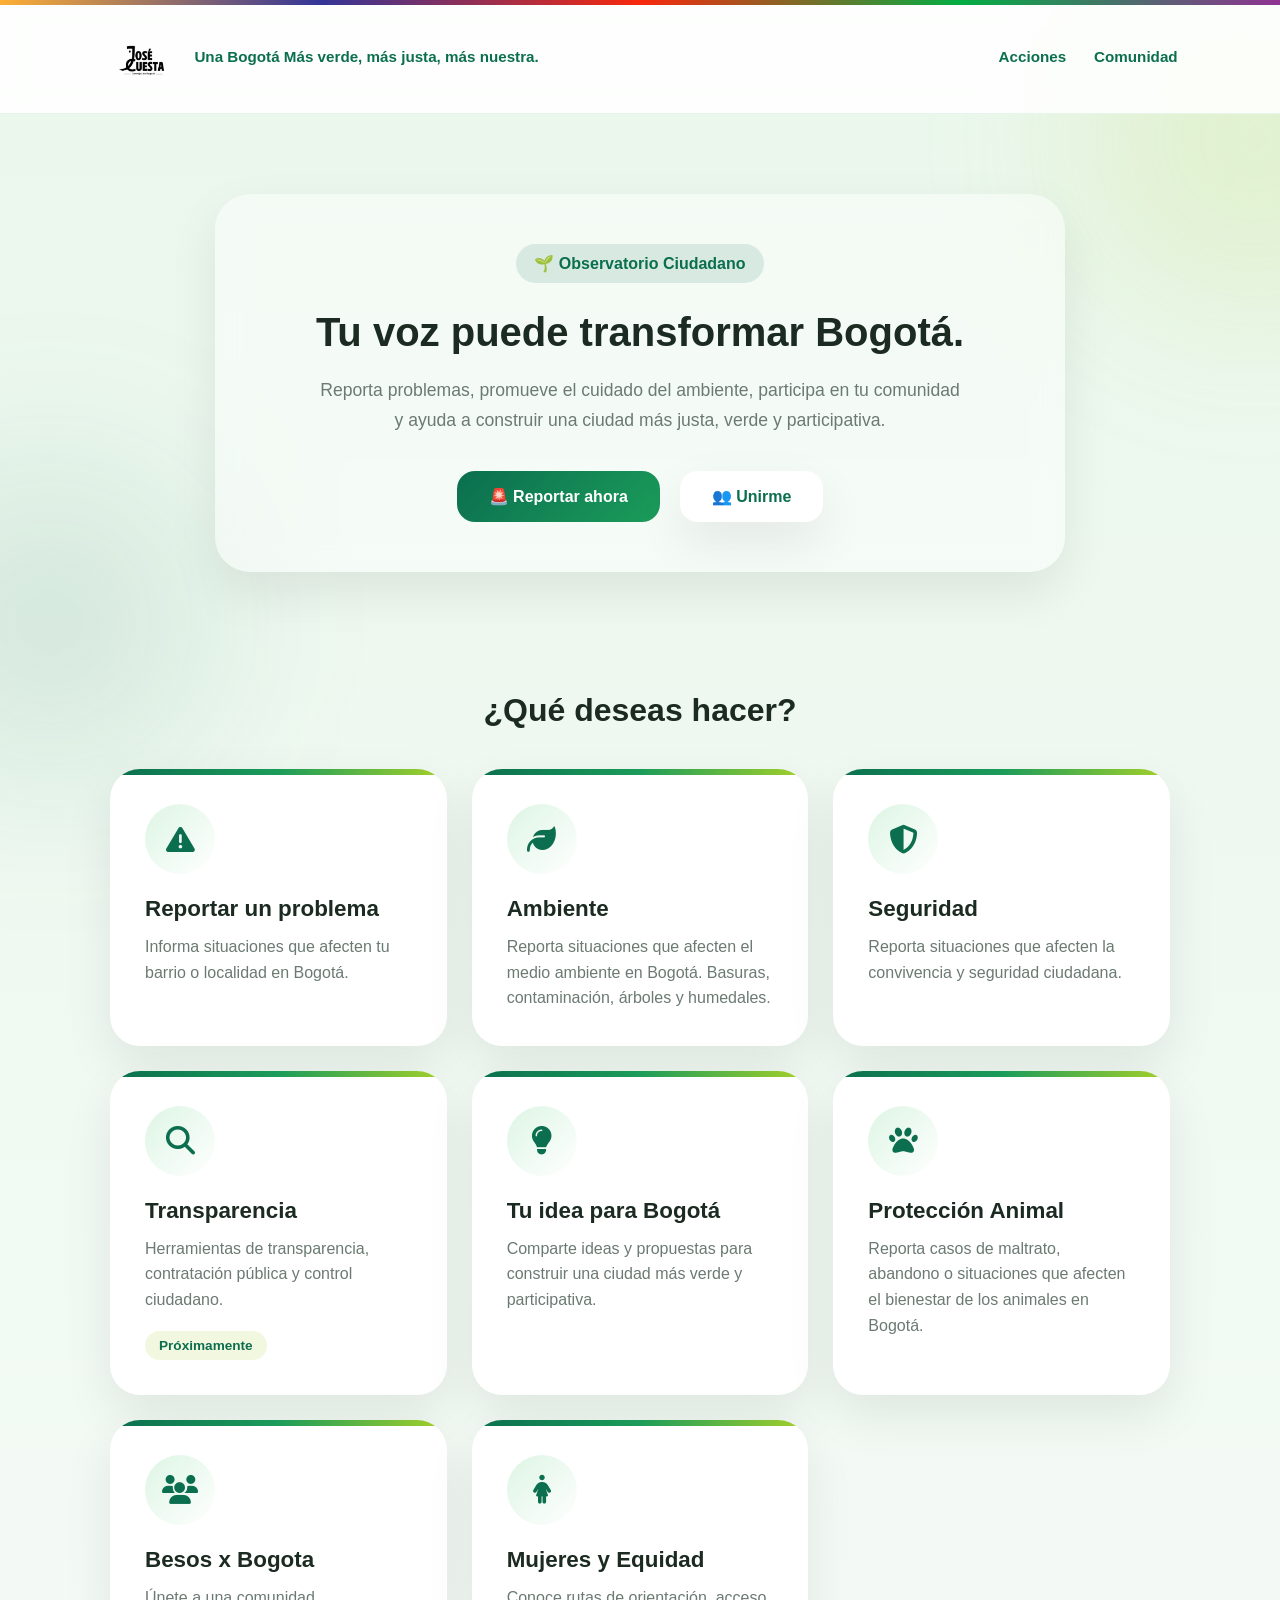
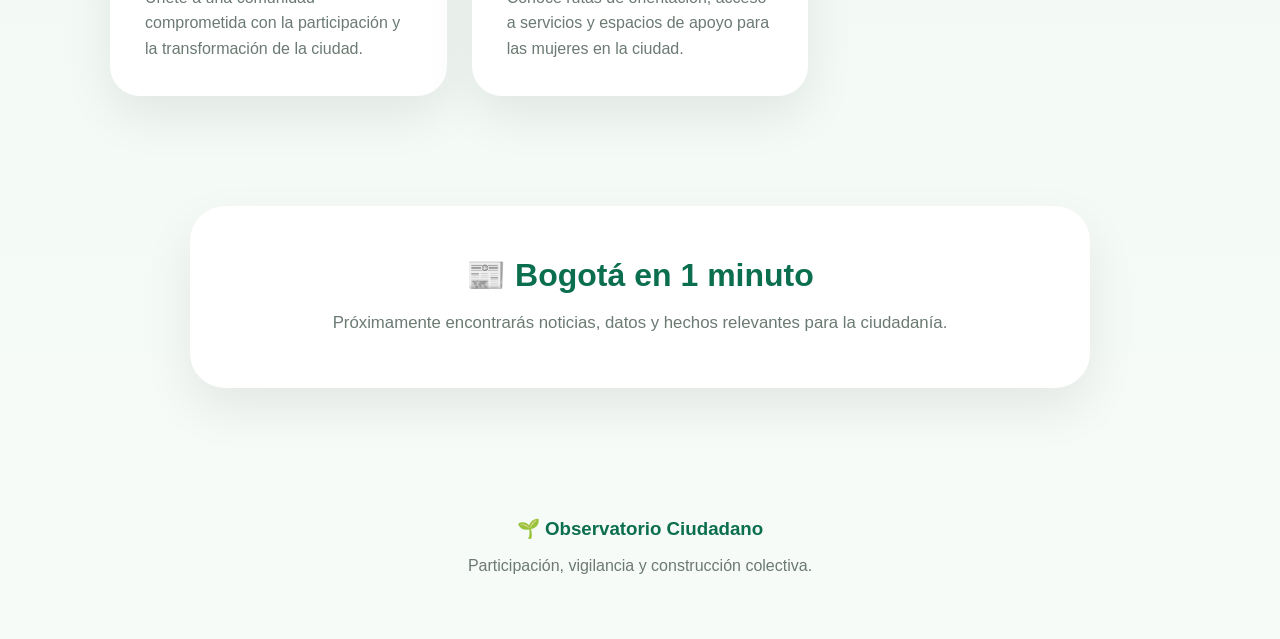
==== index.html @ 1262169f "Update index.html" ====
<!DOCTYPE html>
<html lang="es">

<head>

  <meta charset="UTF-8">

  <meta name="viewport" content="width=device-width, initial-scale=1.0">

  <title>

    Observatorio Ciudadano

  </title>

  <link rel="stylesheet" href="css/style.css">

  <link rel="stylesheet" href="https://cdnjs.cloudflare.com/ajax/libs/font-awesome/6.7.2/css/all.min.css" />

</head>

<body>

  <header class="topbar">

    <div class="logo">

      <div class="logo-icon">
        <img src="img/logo-removebg-preview.png" alt="" srcset="">
      </div>

      <span class="subtitle">

        Una Bogotá Más verde, más justa, más nuestra.

      </span>

    </div>


    <nav>

      <a href="#acciones">Acciones</a>

      <a href="#comunidad">Comunidad</a>

    </nav>

  </header>
  <!-- HERO -->

  <section class="hero">

    <div class="hero-content">

      <span class="hero-badge">

        🌱 Observatorio Ciudadano

      </span>


      <h1>

        Tu voz puede transformar Bogotá.

      </h1>


      <p>

        Reporta problemas, promueve el cuidado del ambiente,
        participa en tu comunidad y ayuda a construir
        una ciudad más justa, verde y participativa.

      </p>


      <div class="hero-buttons">

        <a href="#acciones">

          🚨 Reportar ahora

        </a>


        <a href="#comunidad">

          👥 Unirme

        </a>

      </div>

    </div>

  </section>





  <!-- ACCIONES -->

  <section class="acciones" id="acciones">

    <h2>

      ¿Qué deseas hacer?

    </h2>


    <div class="grid">


      <!-- INFRAESTRUCTURA -->

      <article class="card" data-link="problema">

        <div class="icon">

          <i class="fa-solid fa-triangle-exclamation"></i>

        </div>

        <h3>

          Reportar un problema

        </h3>

        <p>
          Informa situaciones que afecten
          tu barrio o localidad en Bogotá.
        </p>

      </article>




      <!-- AMBIENTE -->

      <article class="card" data-link="ambiente">

        <div class="icon">

          <i class="fa-solid fa-leaf"></i>

        </div>

        <h3>

          Ambiente

        </h3>

        <p>
          Reporta situaciones que afecten el medio ambiente en Bogotá.
          Basuras,
          contaminación,
          árboles y humedales.

        </p>

      </article>







      <!-- SEGURIDAD -->

      <article class="card" data-link="seguridad">

        <div class="icon">

          <i class="fa-solid fa-shield-halved"></i>

        </div>

        <h3>

          Seguridad

        </h3>

        <p>

          Reporta situaciones
          que afecten la convivencia
          y seguridad ciudadana.

        </p>

      </article>








      <!-- VIGILANCIA -->

      <article class="card" data-link="secop">

        <div class="icon">

          <i class="fa-solid fa-magnifying-glass"></i>

        </div>

        <h3>

          Transparencia

        </h3>

        <p>

          Herramientas de transparencia,
          contratación pública y
          control ciudadano.

        </p>

        <span class="coming-soon">

          Próximamente

        </span>

      </article>








      <!-- PROPUESTAS -->

      <article class="card" data-link="propuestas">

        <div class="icon">

          <i class="fa-solid fa-lightbulb"></i>

        </div>

        <h3>

          Tu idea para Bogotá

        </h3>

        <p>

          Comparte ideas y propuestas
          para construir una ciudad
          más verde y participativa.

        </p>
        
      </article>



      <!-- PROTECCIÓN ANIMAL -->

      <article class="card" data-link="animales">

        <div class="icon">

          <i class="fa-solid fa-paw"></i>

        </div>

        <h3>

          Protección Animal

        </h3>

        <p>

          Reporta casos de maltrato,
          abandono o situaciones que
          afecten el bienestar de los
          animales en Bogotá.

        </p>

      </article>




      <!-- COMUNIDAD -->

      <article class="card" id="comunidad" data-link="comunidad">

        <div class="icon">

          <i class="fa-solid fa-users"></i>

        </div>

        <h3>

          Besos x Bogota 

        </h3>

        <p>

          Únete a una comunidad
          comprometida con la participación
          y la transformación de la ciudad.

        </p>

      </article>

      <!-- MUJERES -->

      <article class="card" data-link="mujeres">

        <div class="icon">

          <i class="fa-solid fa-person-dress"></i>

        </div>

        <h3>

          Mujeres y Equidad

        </h3>

        <p>

          Conoce rutas de orientación,
          acceso a servicios y espacios
          de apoyo para las mujeres
          en la ciudad.

        </p>
        


      </article>

    </div>

  </section>







  <!-- FUTURA SECCIÓN -->

  <section class="future-section">

    <h2>

      📰 Bogotá en 1 minuto

    </h2>

    <p>

      Próximamente encontrarás noticias,
      datos y hechos relevantes para la ciudadanía.

    </p>

  </section>








  <!-- FOOTER -->

  <footer>

    <h3>

      🌱 Observatorio Ciudadano

    </h3>


    <p>

      Participación,
      vigilancia
      y construcción colectiva.

    </p>

  </footer>



  <script src="js/app.js"></script>

</body>

</html>
---- css/style.css ----
:root {

  --primary:#0B6E4F;
  --secondary:#1B9C5A;
  --accent:#A7D129;

  /* Guiño línea gráfica */

  --blue:#343598;
  --yellow:#FEAE33;

  --light:#DDF5E4;

  --bg:#F4FAF5;

  --card:#ffffff;

  --text:#1C2B22;

  --muted:#6B7A72;

  --shadow:
  0 20px 50px rgba(0,0,0,.08);

}



*{

margin:0;

padding:0;

box-sizing:border-box;

}



html{

scroll-behavior:smooth;

}



body{

font-family:

"Segoe UI",

sans-serif;

background:

linear-gradient(

180deg,

#EAF7EC,

#F7FBF8

);

color:

var(--text);

overflow-x:hidden;

position:relative;

}



/*=====================

BARRA SUPERIOR

======================*/

body::before{

content:"";

position:fixed;

top:0;

left:0;

width:100%;

height:5px;

background:

linear-gradient(

90deg,

#FEAE33,

#343598,

#F8280C,

#03AD43,

#8F3292

);

z-index:9999;

}





/*=====================

HEADER

======================*/



.topbar{

position:sticky;

top:0;

z-index:1000;

display:flex;

justify-content:space-between;

align-items:center;

padding:14px 8%;

background:

rgba(

255,

255,

255,

0.88

);

backdrop-filter:

blur(15px);

border-bottom:

1px solid #e7f4ea;

}



.logo{

display:flex;

align-items:center;

gap:12px;

}



.logo-icon{

display:flex;

align-items:center;

justify-content:center;

width:80px;

}



.logo-icon img{

max-width:80%;

max-height:80%;

height:auto;

}



.subtitle{

font-size:.95rem;

font-weight:700;

color:

var(--primary);

}



nav{

display:flex;

gap:28px;

}



nav a{

text-decoration:none;

color:

var(--primary);

font-weight:700;

font-size:.95rem;

transition:.3s;

position:relative;

}



nav a:hover{

color:

var(--secondary);

}



nav a::after{

content:"";

position:absolute;

bottom:-5px;

left:0;

width:0;

height:2px;

background:

var(--accent);

transition:.3s;

}



nav a:hover::after{

width:100%;

}





/*=====================

HERO

======================*/



.hero{

padding:

80px 25px;

text-align:center;

position:relative;

}



.hero-content{

max-width:850px;

margin:auto;

background:

rgba(

255,

255,

255,

0.45

);

backdrop-filter:

blur(15px);

padding:

50px;

border-radius:

35px;

box-shadow:

var(--shadow);

animation:

fadeUp 1s ease;

}



.hero-badge{

display:inline-block;

background:

rgba(

11,

110,

79,

.12

);

color:

var(--primary);

padding:

10px 18px;

border-radius:

30px;

font-weight:700;

}



.hero h1{

margin-top:25px;

font-size:

2.5rem;

line-height:

1.2;

}



.hero p{

margin-top:20px;

color:

var(--muted);

font-size:

1.1rem;

max-width:650px;

margin-left:auto;

margin-right:auto;

line-height:

1.7;

}



.hero-buttons{

margin-top:35px;

display:flex;

justify-content:center;

gap:20px;

flex-wrap:wrap;

}



.hero-buttons a{

text-decoration:none;

padding:

16px 32px;

border-radius:

18px;

font-weight:700;

transition:.3s;

}



.hero-buttons a:first-child{

background:

linear-gradient(

135deg,

var(--primary),

var(--secondary)

);

color:white;

}



.hero-buttons a:last-child{

background:white;

color:

var(--primary);

box-shadow:

var(--shadow);

}



.hero-buttons a:hover{

transform:

translateY(-6px);

}



/* CIRCULOS DIFUMINADOS */

.hero::before{

content:"";

position:absolute;

top:-150px;

right:-150px;

width:350px;

height:350px;

border-radius:50%;

background:

rgba(

167,

209,

41,

0.15

);

filter:

blur(80px);

z-index:-1;

}



.hero::after{

content:"";

position:absolute;

bottom:-120px;

left:-100px;

width:300px;

height:300px;

border-radius:50%;

background:

rgba(

11,

110,

79,

0.12

);

filter:

blur(90px);

z-index:-1;

}





/*=====================

ACCIONES

======================*/



.acciones{

max-width:1100px;

margin:auto;

padding:

40px 20px;

}



.acciones h2{

text-align:center;

font-size:

2rem;

margin-bottom:

40px;

}



.grid{

display:grid;

grid-template-columns:

repeat(

auto-fit,

minmax(

260px,

1fr

)

);

gap:25px;

}





/*=====================

CARDS

======================*/



.card{

background:

var(--card);

padding:

35px;

border-radius:

30px;

box-shadow:

var(--shadow);

cursor:pointer;

transition:

all .35s ease;

position:relative;

overflow:hidden;

}



.card::before{

content:"";

position:absolute;

top:0;

left:0;

width:100%;

height:6px;

background:

linear-gradient(

90deg,

var(--primary),

var(--secondary),

var(--accent)

);

}



.card:hover{

transform:

translateY(-12px);

box-shadow:

0 30px 60px rgba(

11,

110,

79,

0.18

);

}



.icon{

width:70px;

height:70px;

border-radius:50%;

display:flex;

align-items:center;

justify-content:center;

font-size:1.8rem;

background:

linear-gradient(

135deg,

var(--light),

white

);

color:

var(--primary);

margin-bottom:22px;

transition:.35s ease;

}



.card:hover .icon{

transform:

scale(1.1)

rotate(-8deg);

}



.card h3{

font-size:

1.4rem;

margin-bottom:

12px;

}



.card p{

color:

var(--muted);

line-height:

1.6;

}



.coming-soon{

display:inline-block;

margin-top:18px;

padding:

7px 14px;

border-radius:

30px;

background:

rgba(

167,

209,

41,

0.15

);

color:

var(--primary);

font-size:.85rem;

font-weight:700;

}





/*=====================

BOGOTA EN 1 MINUTO

======================*/



.future-section{

max-width:900px;

margin:

70px auto;

padding:

50px;

text-align:center;

background:white;

border-radius:

35px;

box-shadow:

var(--shadow);

}



.future-section h2{

color:

var(--primary);

font-size:

2rem;

margin-bottom:

15px;

}



.future-section p{

color:

var(--muted);

font-size:

1.05rem;

line-height:

1.7;

}





/*=====================

FOOTER

======================*/



footer{

margin-top:

70px;

padding:

60px 20px;

text-align:center;

}



footer h3{

color:

var(--primary);

margin-bottom:

12px;

}



footer p{

color:

var(--muted);

line-height:

1.7;

}





/*=====================

ANIMACIONES

======================*/



@keyframes fadeUp{

from{

opacity:0;

transform:

translateY(40px);

}



to{

opacity:1;

transform:

translateY(0);

}

}





/*=====================

RESPONSIVE

======================*/



@media(max-width:768px){



.topbar{

flex-direction:column;

gap:12px;

padding:

15px 20px;

}



.subtitle{

font-size:

.85rem;

text-align:center;

}



nav{

gap:18px;

flex-wrap:wrap;

justify-content:center;

}



.hero-content{

padding:

35px 25px;

}



.hero h1{

font-size:

1.9rem;

}



.hero p{

font-size:

1rem;

}



.grid{

grid-template-columns:

1fr;

}



.future-section{

padding:

35px 25px;

}



}
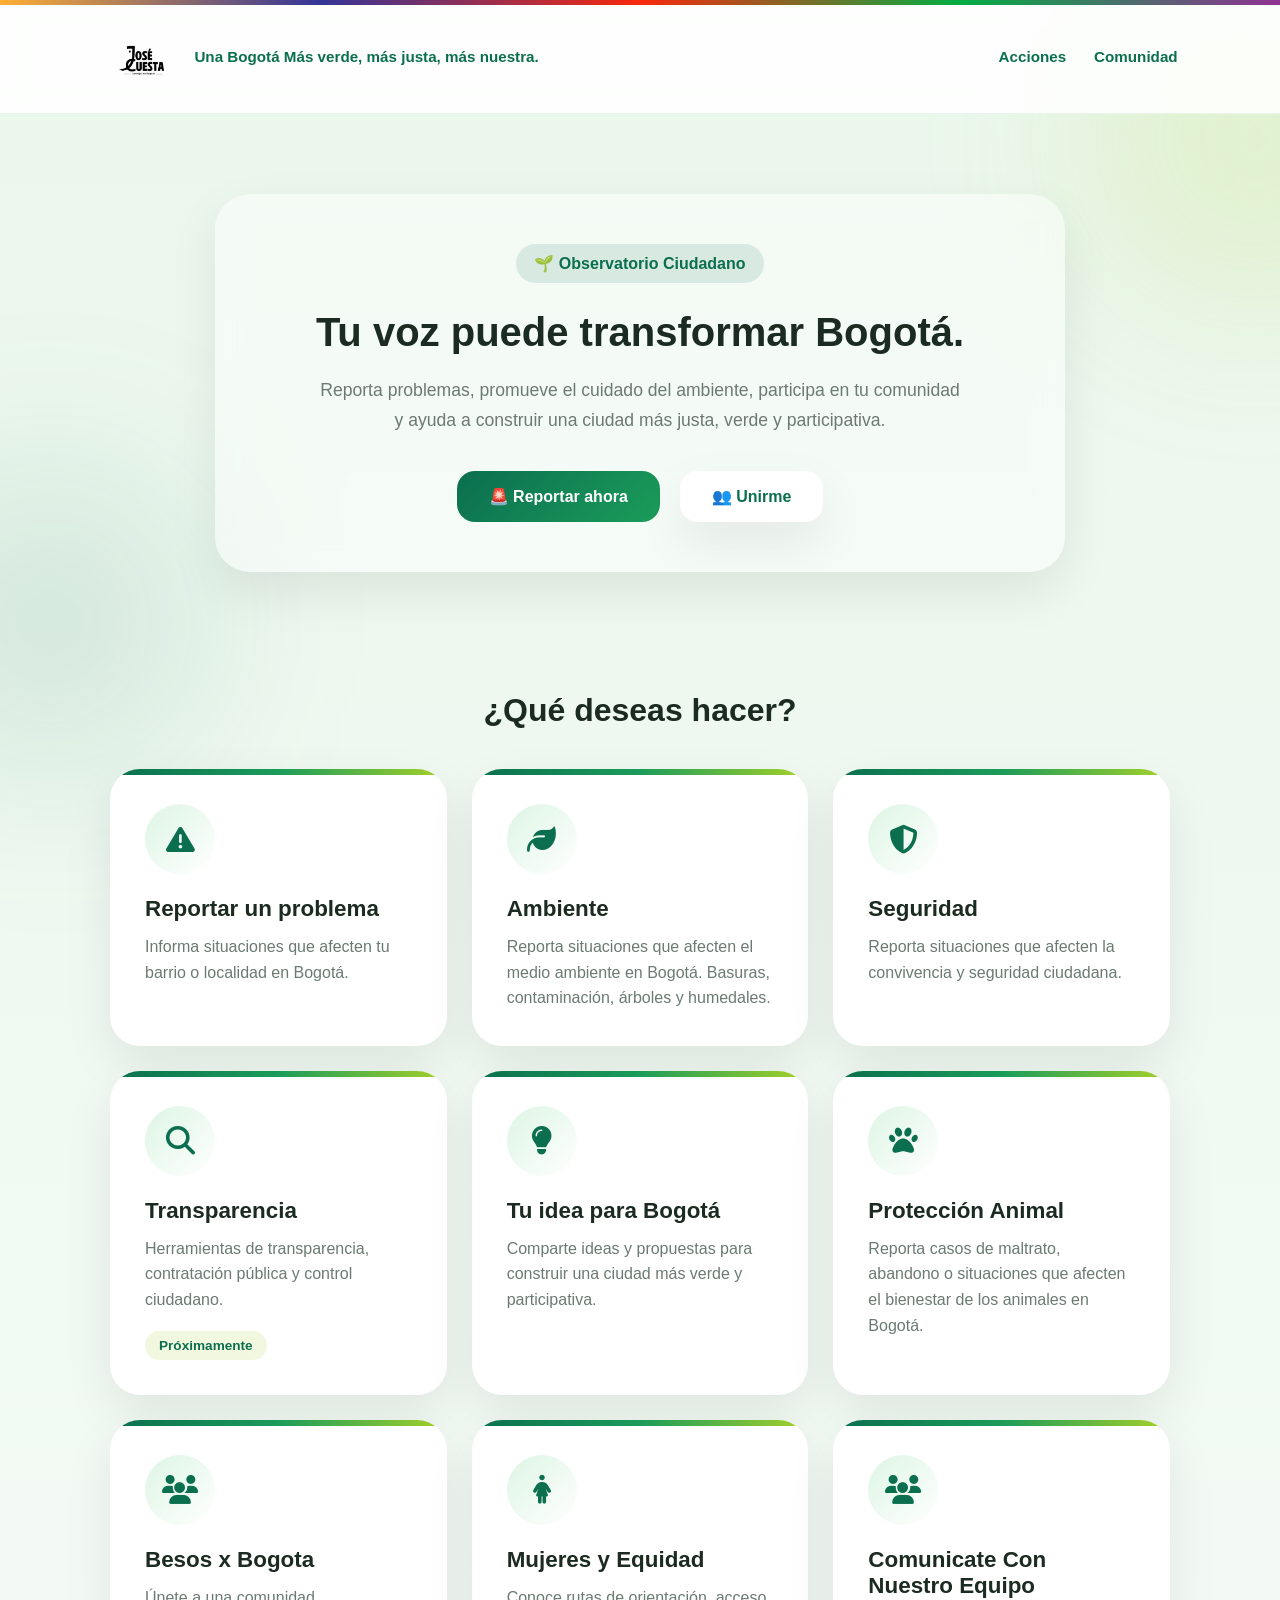
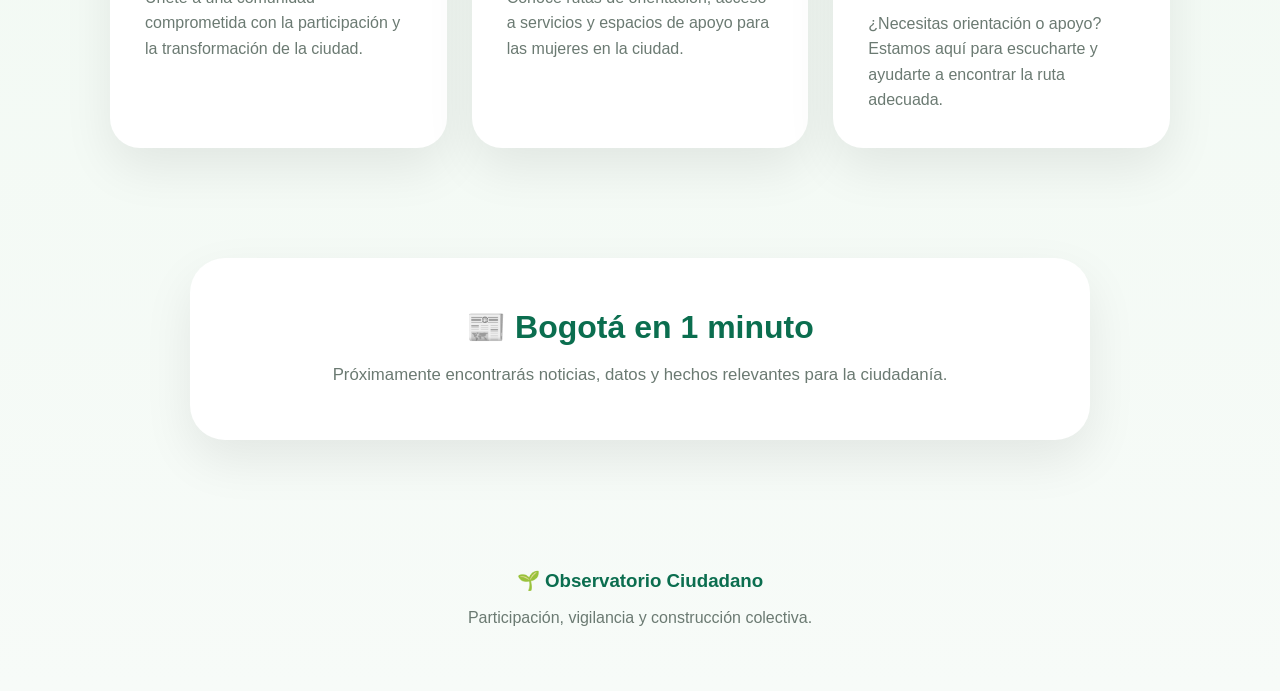
==== commit 5654af91: "v3" ====
--- a/index.html
+++ b/index.html
@@ -358,6 +358,29 @@
 
       </article>
 
+      <article class="card" data-link="OurTeam">
+
+        <div class="icon">
+
+          <i class="fa-solid fa-users"></i>
+
+        </div>
+
+        <h3>
+
+          Comunicate Con Nuestro Equipo
+
+        </h3>
+
+        <p>
+
+        ¿Necesitas orientación o apoyo? Estamos aquí para escucharte y ayudarte a encontrar la ruta adecuada.
+
+        </p>
+        
+
+
+      </article>
     </div>
 
   </section>
--- a/css/style.css
+++ b/css/style.css
@@ -1160,4 +1160,362 @@
 
 
 
+}
+
+.team-modal {
+  position: relative;
+
+  width: 100%;
+  max-width: 520px;
+  max-height: 90vh;
+
+  overflow-y: auto;
+
+  /* Ocultar scrollbar sin desactivar el scroll */
+  scrollbar-width: none;
+  -ms-overflow-style: none;
+
+  padding: 32px;
+
+  background: #ffffff;
+
+  border-radius: 24px;
+
+  box-shadow:
+    0 25px 70px rgba(0, 0, 0, 0.25);
+
+  animation: teamModalIn 0.25s ease;
+}
+
+
+/* Chrome / Edge / Safari */
+
+.team-modal::-webkit-scrollbar {
+  width: 0;
+  height: 0;
+  display: none;
+}
+/* =========================
+   MODAL EQUIPO
+========================= */
+
+.team-modal-overlay {
+  position: fixed;
+  inset: 0;
+  z-index: 9999;
+
+  display: flex;
+  align-items: center;
+  justify-content: center;
+
+  padding: 24px;
+
+  background: rgba(0, 0, 0, 0.55);
+
+  backdrop-filter: blur(8px);
+  -webkit-backdrop-filter: blur(8px);
+}
+
+
+/* =========================
+   CONTENEDOR
+========================= */
+
+.team-modal {
+  position: relative;
+
+  width: 100%;
+  max-width: 520px;
+  max-height: 90vh;
+
+  overflow-y: auto;
+
+  padding: 32px;
+
+  background: #ffffff;
+
+  border-radius: 24px;
+
+  box-shadow:
+    0 25px 70px rgba(0, 0, 0, 0.25);
+
+  animation: teamModalIn 0.25s ease;
+}
+
+
+/* =========================
+   ANIMACIÓN
+========================= */
+
+@keyframes teamModalIn {
+
+  from {
+    opacity: 0;
+    transform: translateY(15px) scale(0.98);
+  }
+
+  to {
+    opacity: 1;
+    transform: translateY(0) scale(1);
+  }
+
+}
+
+
+/* =========================
+   BOTÓN CERRAR
+========================= */
+
+.team-modal-close {
+  position: absolute;
+
+  top: 18px;
+  right: 18px;
+
+  width: 38px;
+  height: 38px;
+
+  display: flex;
+  align-items: center;
+  justify-content: center;
+
+  border: none;
+  border-radius: 50%;
+
+  background: #f3f3f3;
+
+  color: #333;
+
+  font-size: 24px;
+
+  cursor: pointer;
+
+  transition: 0.2s ease;
+}
+
+
+.team-modal-close:hover {
+  transform: scale(1.05);
+  background: #e8e8e8;
+}
+
+
+/* =========================
+   HEADER
+========================= */
+
+.team-modal-header {
+  padding-right: 40px;
+
+  margin-bottom: 26px;
+}
+
+
+.team-modal-icon {
+  width: 52px;
+  height: 52px;
+
+  display: flex;
+  align-items: center;
+  justify-content: center;
+
+  margin-bottom: 18px;
+
+  border-radius: 14px;
+
+  background: #f3f4f6;
+
+  font-size: 22px;
+}
+
+
+.team-modal-header h2 {
+  margin: 0 0 8px;
+
+  font-size: 24px;
+  line-height: 1.2;
+}
+
+
+.team-modal-header p {
+  margin: 0;
+
+  color: #666;
+
+  font-size: 14px;
+  line-height: 1.5;
+}
+
+
+/* =========================
+   LISTA DEL EQUIPO
+========================= */
+
+.team-list {
+  display: flex;
+
+  flex-direction: column;
+
+  gap: 12px;
+}
+
+
+/* =========================
+   PERSONA
+========================= */
+
+.team-person {
+  display: flex;
+  align-items: center;
+
+  gap: 14px;
+
+  padding: 16px;
+
+  border: 1px solid #e8e8e8;
+
+  border-radius: 16px;
+
+  text-decoration: none;
+
+  color: inherit;
+
+  transition:
+    transform 0.2s ease,
+    border-color 0.2s ease,
+    box-shadow 0.2s ease;
+}
+
+
+.team-person:hover {
+  transform: translateY(-2px);
+
+  border-color: #d5d5d5;
+
+  box-shadow:
+    0 8px 25px rgba(0, 0, 0, 0.07);
+}
+
+
+/* =========================
+   ICONO PERSONA
+========================= */
+
+.team-person-icon {
+  flex-shrink: 0;
+
+  width: 44px;
+  height: 44px;
+
+  display: flex;
+  align-items: center;
+  justify-content: center;
+
+  border-radius: 12px;
+
+  background: #f5f5f5;
+
+  font-size: 18px;
+}
+
+
+/* =========================
+   INFORMACIÓN
+========================= */
+
+.team-person-info {
+  flex: 1;
+}
+
+
+.team-person-info h3 {
+  margin: 0 0 3px;
+
+  font-size: 15px;
+  line-height: 1.3;
+}
+
+
+.team-person-info span {
+  display: block;
+
+  margin-bottom: 4px;
+
+  font-size: 12px;
+
+  font-weight: 600;
+
+  color: #555;
+}
+
+
+.team-person-info p {
+  margin: 0;
+
+  font-size: 13px;
+
+  line-height: 1.4;
+
+  color: #777;
+}
+
+
+/* =========================
+   FLECHA
+========================= */
+
+.team-person-arrow {
+  flex-shrink: 0;
+
+  color: #777;
+
+  font-size: 14px;
+}
+
+
+/* =========================
+   MOBILE
+========================= */
+
+@media (max-width: 600px) {
+
+  .team-modal-overlay {
+    padding: 16px;
+  }
+
+
+  .team-modal {
+    padding: 24px;
+
+    border-radius: 20px;
+
+    max-height: 92vh;
+  }
+
+
+  .team-modal-header {
+    padding-right: 35px;
+  }
+
+
+  .team-modal-header h2 {
+    font-size: 21px;
+  }
+
+
+  .team-modal-header p {
+    font-size: 13px;
+  }
+
+
+  .team-person {
+    padding: 14px;
+  }
+
+
+  .team-person-icon {
+    width: 40px;
+    height: 40px;
+  }
+
 }
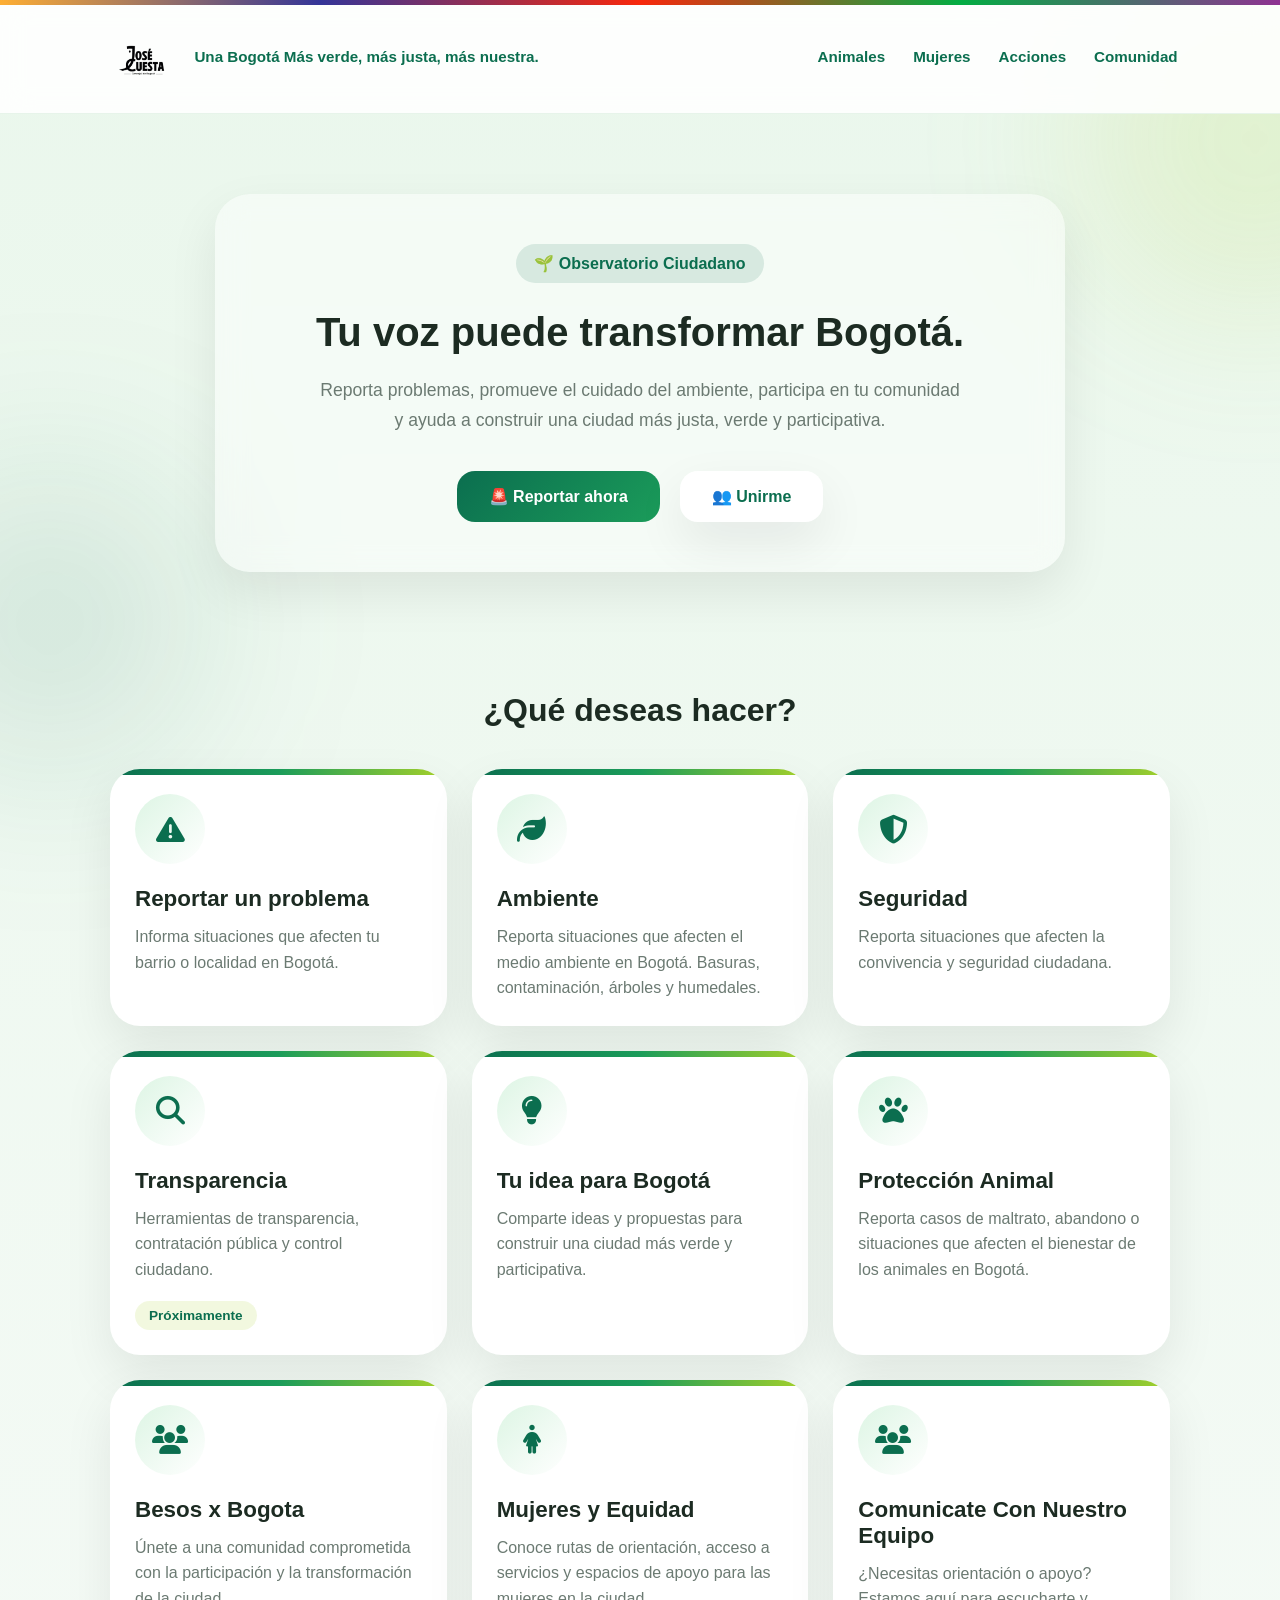
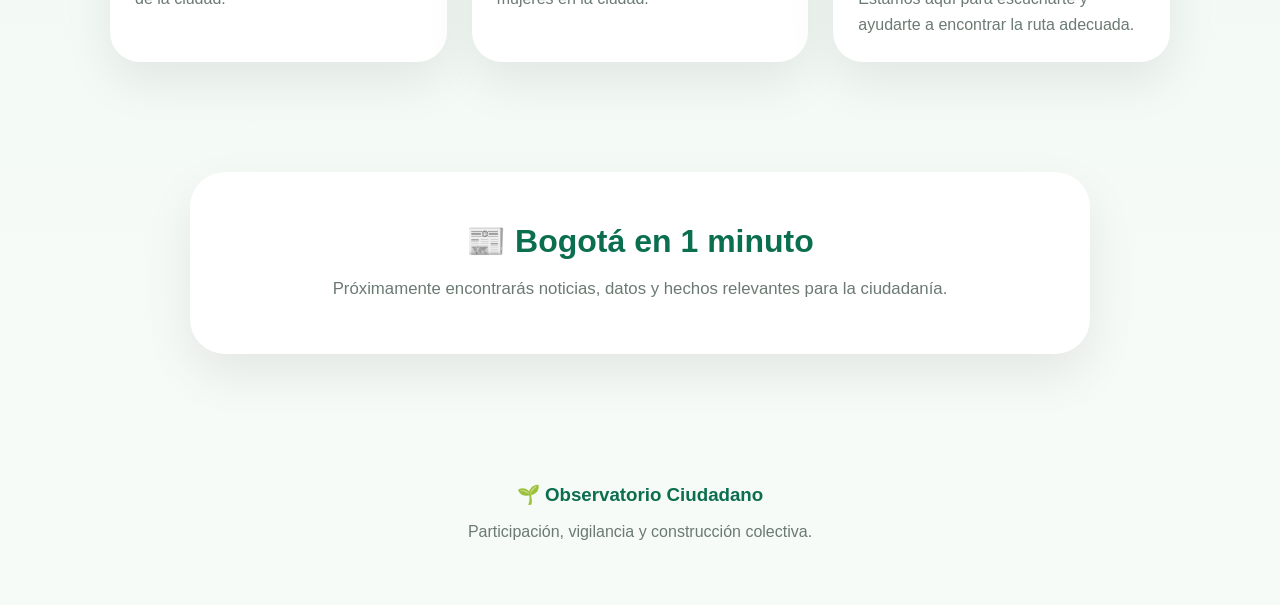
==== commit aa8908ce: "v3" ====
--- a/index.html
+++ b/index.html
@@ -16,7 +16,7 @@
   <link rel="stylesheet" href="css/style.css">
 
   <link rel="stylesheet" href="https://cdnjs.cloudflare.com/ajax/libs/font-awesome/6.7.2/css/all.min.css" />
-
+  <link rel="shortcut icon" href="/img/logo-removebg-preview.png" type="image/x-icon">
 </head>
 
 <body>
@@ -39,6 +39,8 @@
 
 
     <nav>
+      <a href="otra-voz.html">Animales</a>
+      <a href="savewomans.html">Mujeres</a>
 
       <a href="#acciones">Acciones</a>
 
--- a/css/style.css
+++ b/css/style.css
@@ -38,39 +38,208 @@
 
 
 
-html{
-
-scroll-behavior:smooth;
-
-}
-
-
-
-body{
-
-font-family:
-
-"Segoe UI",
-
-sans-serif;
+html {
+  scroll-behavior: smooth;
+  width: 100%;
+  max-width: 100%;
+  overflow-x: hidden;
+}
+
+
+
+body {
+  width: 100%;
+  max-width: 100%;
+  min-height: 100vh;
+
+  font-family: "Segoe UI", sans-serif;
+
+  background:
+    linear-gradient(
+      180deg,
+      #EAF7EC,
+      #F7FBF8
+    );
+
+  color: var(--text);
+
+  overflow-x: hidden;
+
+  position: relative;
+}
+
+
+/*=====================
+
+BARRA SUPERIOR
+
+======================*/
+
+body::before{
+
+content:"";
+
+position:fixed;
+
+top:0;
+
+left:0;
+
+width:100%;
+
+height:5px;
 
 background:
 
 linear-gradient(
 
-180deg,
-
-#EAF7EC,
-
-#F7FBF8
+90deg,
+
+#FEAE33,
+
+#343598,
+
+#F8280C,
+
+#03AD43,
+
+#8F3292
 
 );
 
+z-index:9999;
+
+}
+
+
+
+
+
+/*=====================
+
+HEADER
+
+======================*/
+
+
+
+.topbar{
+
+position:sticky;
+
+top:0;
+
+z-index:1000;
+
+display:flex;
+
+justify-content:space-between;
+
+align-items:center;
+
+padding:14px 8%;
+
+background:
+
+rgba(
+
+255,
+
+255,
+
+255,
+
+0.88
+
+);
+
+backdrop-filter:
+
+blur(15px);
+
+border-bottom:
+
+1px solid #e7f4ea;
+
+}
+
+
+
+.logo{
+
+display:flex;
+
+align-items:center;
+
+gap:12px;
+
+}
+
+
+
+.logo-icon{
+
+display:flex;
+
+align-items:center;
+
+justify-content:center;
+
+width:80px;
+
+}
+
+
+
+.logo-icon img{
+
+max-width:80%;
+
+max-height:80%;
+
+height:auto;
+
+}
+
+
+
+.subtitle{
+
+font-size:.95rem;
+
+font-weight:700;
+
 color:
 
-var(--text);
-
-overflow-x:hidden;
+var(--primary);
+
+}
+
+
+
+nav{
+
+display:flex;
+
+gap:28px;
+
+}
+
+
+
+nav a{
+
+text-decoration:none;
+
+color:
+
+var(--primary);
+
+font-weight:700;
+
+font-size:.95rem;
+
+transition:.3s;
 
 position:relative;
 
@@ -78,17 +247,470 @@
 
 
 
+nav a:hover{
+
+color:
+
+var(--secondary);
+
+}
+
+
+
+nav a::after{
+
+content:"";
+
+position:absolute;
+
+bottom:-5px;
+
+left:0;
+
+width:0;
+
+height:2px;
+
+background:
+
+var(--accent);
+
+transition:.3s;
+
+}
+
+
+
+nav a:hover::after{
+
+width:100%;
+
+}
+
+
+
+
+
 /*=====================
 
-BARRA SUPERIOR
+HERO
 
 ======================*/
 
-body::before{
+
+
+.hero{
+
+padding:
+
+80px 25px;
+
+text-align:center;
+
+position:relative;
+
+}
+
+
+
+.hero-content{
+
+max-width:850px;
+
+margin:auto;
+
+background:
+
+rgba(
+
+255,
+
+255,
+
+255,
+
+0.45
+
+);
+
+backdrop-filter:
+
+blur(15px);
+
+padding:
+
+50px;
+
+border-radius:
+
+35px;
+
+box-shadow:
+
+var(--shadow);
+
+animation:
+
+fadeUp 1s ease;
+
+}
+
+
+
+.hero-badge{
+
+display:inline-block;
+
+background:
+
+rgba(
+
+11,
+
+110,
+
+79,
+
+.12
+
+);
+
+color:
+
+var(--primary);
+
+padding:
+
+10px 18px;
+
+border-radius:
+
+30px;
+
+font-weight:700;
+
+}
+
+
+
+.hero h1{
+
+margin-top:25px;
+
+font-size:
+
+2.5rem;
+
+line-height:
+
+1.2;
+
+}
+
+
+
+.hero p{
+
+margin-top:20px;
+
+color:
+
+var(--muted);
+
+font-size:
+
+1.1rem;
+
+max-width:650px;
+
+margin-left:auto;
+
+margin-right:auto;
+
+line-height:
+
+1.7;
+
+}
+
+
+
+.hero-buttons{
+
+margin-top:35px;
+
+display:flex;
+
+justify-content:center;
+
+gap:20px;
+
+flex-wrap:wrap;
+
+}
+
+
+
+.hero-buttons a{
+
+text-decoration:none;
+
+padding:
+
+16px 32px;
+
+border-radius:
+
+18px;
+
+font-weight:700;
+
+transition:.3s;
+
+}
+
+
+
+.hero-buttons a:first-child{
+
+background:
+
+linear-gradient(
+
+135deg,
+
+var(--primary),
+
+var(--secondary)
+
+);
+
+color:white;
+
+}
+
+
+
+.hero-buttons a:last-child{
+
+background:white;
+
+color:
+
+var(--primary);
+
+box-shadow:
+
+var(--shadow);
+
+}
+
+
+
+.hero-buttons a:hover{
+
+transform:
+
+translateY(-6px);
+
+}
+
+
+
+/* CIRCULOS DIFUMINADOS */
+
+.hero::before{
 
 content:"";
 
-position:fixed;
+position:absolute;
+
+top:-150px;
+
+right:-150px;
+
+width:350px;
+
+height:350px;
+
+border-radius:50%;
+
+background:
+
+rgba(
+
+167,
+
+209,
+
+41,
+
+0.15
+
+);
+
+filter:
+
+blur(80px);
+
+z-index:-1;
+
+}
+
+
+
+.hero::after{
+
+content:"";
+
+position:absolute;
+
+bottom:-120px;
+
+left:-100px;
+
+width:300px;
+
+height:300px;
+
+border-radius:50%;
+
+background:
+
+rgba(
+
+11,
+
+110,
+
+79,
+
+0.12
+
+);
+
+filter:
+
+blur(90px);
+
+z-index:-1;
+
+}
+
+
+
+
+
+/*=====================
+
+ACCIONES
+
+======================*/
+
+
+
+.acciones{
+
+max-width:1100px;
+
+margin:auto;
+
+padding:
+
+40px 20px;
+
+}
+
+
+
+.acciones h2{
+
+text-align:center;
+
+font-size:
+
+2rem;
+
+margin-bottom:
+
+40px;
+
+}
+
+
+
+.grid{
+
+display:grid;
+
+grid-template-columns:
+
+repeat(
+
+auto-fit,
+
+minmax(
+
+260px,
+
+1fr
+
+)
+
+);
+
+gap:25px;
+
+}
+
+
+
+
+
+/*=====================
+
+CARDS
+
+======================*/
+
+
+
+.card{
+background:
+
+var(--card);
+
+padding:
+
+25px;
+
+border-radius:
+
+30px;
+
+box-shadow:
+
+var(--shadow);
+
+cursor:pointer;
+
+transition:
+
+all .35s ease;
+
+position:relative;
+
+overflow:hidden;
+
+}
+
+
+
+.card::before{
+
+content:"";
+
+position:absolute;
 
 top:0;
 
@@ -96,7 +718,7 @@
 
 width:100%;
 
-height:5px;
+height:6px;
 
 background:
 
@@ -104,19 +726,157 @@
 
 90deg,
 
-#FEAE33,
-
-#343598,
-
-#F8280C,
-
-#03AD43,
-
-#8F3292
+var(--primary),
+
+var(--secondary),
+
+var(--accent)
 
 );
 
-z-index:9999;
+}
+
+
+
+.card:hover{
+
+transform:
+
+translateY(-12px);
+
+box-shadow:
+
+0 30px 60px rgba(
+
+11,
+
+110,
+
+79,
+
+0.18
+
+);
+
+}
+
+
+
+.icon{
+
+width:70px;
+
+height:70px;
+
+border-radius:50%;
+
+display:flex;
+
+align-items:center;
+
+justify-content:center;
+
+font-size:1.8rem;
+
+background:
+
+linear-gradient(
+
+135deg,
+
+var(--light),
+
+white
+
+);
+
+color:
+
+var(--primary);
+
+margin-bottom:22px;
+
+transition:.35s ease;
+
+}
+
+
+
+.card:hover .icon{
+
+transform:
+
+scale(1)
+
+rotate(-8deg);
+
+}
+
+
+
+.card h3{
+
+font-size:
+
+1.4rem;
+
+margin-bottom:
+
+12px;
+
+}
+
+
+
+.card p{
+
+color:
+
+var(--muted);
+
+line-height:
+
+1.6;
+
+}
+
+
+
+.coming-soon{
+
+display:inline-block;
+
+margin-top:18px;
+
+padding:
+
+7px 14px;
+
+border-radius:
+
+30px;
+
+background:
+
+rgba(
+
+167,
+
+209,
+
+41,
+
+0.15
+
+);
+
+color:
+
+var(--primary);
+
+font-size:.85rem;
+
+font-weight:700;
 
 }
 
@@ -126,173 +886,125 @@
 
 /*=====================
 
-HEADER
+BOGOTA EN 1 MINUTO
 
 ======================*/
 
 
 
-.topbar{
-
-position:sticky;
-
-top:0;
-
-z-index:1000;
-
-display:flex;
-
-justify-content:space-between;
-
-align-items:center;
-
-padding:14px 8%;
-
-background:
-
-rgba(
-
-255,
-
-255,
-
-255,
-
-0.88
-
-);
-
-backdrop-filter:
-
-blur(15px);
-
-border-bottom:
-
-1px solid #e7f4ea;
-
-}
-
-
-
-.logo{
-
-display:flex;
-
-align-items:center;
-
-gap:12px;
-
-}
-
-
-
-.logo-icon{
-
-display:flex;
-
-align-items:center;
-
-justify-content:center;
-
-width:80px;
-
-}
-
-
-
-.logo-icon img{
-
-max-width:80%;
-
-max-height:80%;
-
-height:auto;
-
-}
-
-
-
-.subtitle{
-
-font-size:.95rem;
-
-font-weight:700;
+.future-section{
+
+max-width:900px;
+
+margin:
+
+70px auto;
+
+padding:
+
+50px;
+
+text-align:center;
+
+background:white;
+
+border-radius:
+
+35px;
+
+box-shadow:
+
+var(--shadow);
+
+}
+
+
+
+.future-section h2{
 
 color:
 
 var(--primary);
 
-}
-
-
-
-nav{
-
-display:flex;
-
-gap:28px;
-
-}
-
-
-
-nav a{
-
-text-decoration:none;
+font-size:
+
+2rem;
+
+margin-bottom:
+
+15px;
+
+}
+
+
+
+.future-section p{
 
 color:
 
+var(--muted);
+
+font-size:
+
+1.05rem;
+
+line-height:
+
+1.7;
+
+}
+
+
+
+
+
+/*=====================
+
+FOOTER
+
+======================*/
+
+
+
+footer{
+
+margin-top:
+
+70px;
+
+padding:
+
+60px 20px;
+
+text-align:center;
+
+}
+
+
+
+footer h3{
+
+color:
+
 var(--primary);
 
-font-weight:700;
-
-font-size:.95rem;
-
-transition:.3s;
-
-position:relative;
-
-}
-
-
-
-nav a:hover{
+margin-bottom:
+
+12px;
+
+}
+
+
+
+footer p{
 
 color:
 
-var(--secondary);
-
-}
-
-
-
-nav a::after{
-
-content:"";
-
-position:absolute;
-
-bottom:-5px;
-
-left:0;
-
-width:0;
-
-height:2px;
-
-background:
-
-var(--accent);
-
-transition:.3s;
-
-}
-
-
-
-nav a:hover::after{
-
-width:100%;
+var(--muted);
+
+line-height:
+
+1.7;
 
 }
 
@@ -302,307 +1014,60 @@
 
 /*=====================
 
-HERO
+ANIMACIONES
 
 ======================*/
 
-
-
-.hero{
-
-padding:
-
-80px 25px;
-
-text-align:center;
-
-position:relative;
-
-}
-
-
-
-.hero-content{
-
-max-width:850px;
-
-margin:auto;
-
-background:
-
-rgba(
-
-255,
-
-255,
-
-255,
-
-0.45
-
-);
-
-backdrop-filter:
-
-blur(15px);
-
-padding:
-
-50px;
-
-border-radius:
-
-35px;
-
-box-shadow:
-
-var(--shadow);
-
-animation:
-
-fadeUp 1s ease;
-
-}
-
-
-
-.hero-badge{
-
-display:inline-block;
-
-background:
-
-rgba(
-
-11,
-
-110,
-
-79,
-
-.12
-
-);
-
-color:
-
-var(--primary);
-
-padding:
-
-10px 18px;
-
-border-radius:
-
-30px;
-
-font-weight:700;
-
-}
-
-
-
-.hero h1{
-
-margin-top:25px;
-
-font-size:
-
-2.5rem;
-
-line-height:
-
-1.2;
-
-}
-
-
-
-.hero p{
-
-margin-top:20px;
-
-color:
-
-var(--muted);
-
-font-size:
-
-1.1rem;
-
-max-width:650px;
-
-margin-left:auto;
-
-margin-right:auto;
-
-line-height:
-
-1.7;
-
-}
-
-
-
-.hero-buttons{
-
-margin-top:35px;
-
-display:flex;
-
-justify-content:center;
-
-gap:20px;
-
-flex-wrap:wrap;
-
-}
-
-
-
-.hero-buttons a{
-
-text-decoration:none;
-
-padding:
-
-16px 32px;
-
-border-radius:
-
-18px;
-
-font-weight:700;
-
-transition:.3s;
-
-}
-
-
-
-.hero-buttons a:first-child{
-
-background:
-
-linear-gradient(
-
-135deg,
-
-var(--primary),
-
-var(--secondary)
-
-);
-
-color:white;
-
-}
-
-
-
-.hero-buttons a:last-child{
-
-background:white;
-
-color:
-
-var(--primary);
-
-box-shadow:
-
-var(--shadow);
-
-}
-
-
-
-.hero-buttons a:hover{
+::-webkit-scrollbar{
+
+    width:10px;
+
+}
+
+::-webkit-scrollbar-track{
+
+    background:#F5F1FA;
+
+}
+
+::-webkit-scrollbar-thumb{
+
+    background:var(--secondary);
+
+    border-radius:20px;
+
+}
+
+::-webkit-scrollbar-thumb:hover{
+
+    background:var(--primary);
+
+}
+
+
+@keyframes fadeUp{
+
+from{
+
+opacity:0;
 
 transform:
 
-translateY(-6px);
-
-}
-
-
-
-/* CIRCULOS DIFUMINADOS */
-
-.hero::before{
-
-content:"";
-
-position:absolute;
-
-top:-150px;
-
-right:-150px;
-
-width:350px;
-
-height:350px;
-
-border-radius:50%;
-
-background:
-
-rgba(
-
-167,
-
-209,
-
-41,
-
-0.15
-
-);
-
-filter:
-
-blur(80px);
-
-z-index:-1;
-
-}
-
-
-
-.hero::after{
-
-content:"";
-
-position:absolute;
-
-bottom:-120px;
-
-left:-100px;
-
-width:300px;
-
-height:300px;
-
-border-radius:50%;
-
-background:
-
-rgba(
-
-11,
-
-110,
-
-79,
-
-0.12
-
-);
-
-filter:
-
-blur(90px);
-
-z-index:-1;
+translateY(40px);
+
+}
+
+
+
+to{
+
+opacity:1;
+
+transform:
+
+translateY(0);
+
+}
 
 }
 
@@ -612,910 +1077,881 @@
 
 /*=====================
 
-ACCIONES
+RESPONSIVE
 
 ======================*/
 
-
-
-.acciones{
-
-max-width:1100px;
-
-margin:auto;
-
-padding:
-
-40px 20px;
-
-}
-
-
-
-.acciones h2{
-
-text-align:center;
-
-font-size:
-
-2rem;
-
-margin-bottom:
-
-40px;
-
-}
-
-
-
-.grid{
-
-display:grid;
-
-grid-template-columns:
-
-repeat(
-
-auto-fit,
-
-minmax(
-
-260px,
-
-1fr
-
-)
-
-);
-
-gap:25px;
-
-}
-
-
-
-
-
 /*=====================
-
-CARDS
-
+  RESPONSIVE
 ======================*/
 
-
-
-.card{
-
-background:
-
-var(--card);
-
-padding:
-
-35px;
-
-border-radius:
-
-30px;
-
-box-shadow:
-
-var(--shadow);
-
-cursor:pointer;
-
-transition:
-
-all .35s ease;
-
-position:relative;
-
-overflow:hidden;
-
-}
-
-
-
-.card::before{
-
-content:"";
-
-position:absolute;
-
-top:0;
-
-left:0;
-
-width:100%;
-
-height:6px;
-
-background:
-
-linear-gradient(
-
-90deg,
-
-var(--primary),
-
-var(--secondary),
-
-var(--accent)
-
-);
-
-}
-
-
-
-.card:hover{
-
-transform:
-
-translateY(-12px);
-
-box-shadow:
-
-0 30px 60px rgba(
-
-11,
-
-110,
-
-79,
-
-0.18
-
-);
-
-}
-
-
-
-.icon{
-
-width:70px;
-
-height:70px;
-
-border-radius:50%;
-
-display:flex;
-
-align-items:center;
-
-justify-content:center;
-
-font-size:1.8rem;
-
-background:
-
-linear-gradient(
-
-135deg,
-
-var(--light),
-
-white
-
-);
-
-color:
-
-var(--primary);
-
-margin-bottom:22px;
-
-transition:.35s ease;
-
-}
-
-
-
-.card:hover .icon{
-
-transform:
-
-scale(1.1)
-
-rotate(-8deg);
-
-}
-
-
-
-.card h3{
-
-font-size:
-
-1.4rem;
-
-margin-bottom:
-
-12px;
-
-}
-
-
-
-.card p{
-
-color:
-
-var(--muted);
-
-line-height:
-
-1.6;
-
-}
-
-
-
-.coming-soon{
-
-display:inline-block;
-
-margin-top:18px;
-
-padding:
-
-7px 14px;
-
-border-radius:
-
-30px;
-
-background:
-
-rgba(
-
-167,
-
-209,
-
-41,
-
-0.15
-
-);
-
-color:
-
-var(--primary);
-
-font-size:.85rem;
-
-font-weight:700;
-
-}
-
-
-
-
-
-/*=====================
-
-BOGOTA EN 1 MINUTO
-
-======================*/
-
-
-
-.future-section{
-
-max-width:900px;
-
-margin:
-
-70px auto;
-
-padding:
-
-50px;
-
-text-align:center;
-
-background:white;
-
-border-radius:
-
-35px;
-
-box-shadow:
-
-var(--shadow);
-
-}
-
-
-
-.future-section h2{
-
-color:
-
-var(--primary);
-
-font-size:
-
-2rem;
-
-margin-bottom:
-
-15px;
-
-}
-
-
-
-.future-section p{
-
-color:
-
-var(--muted);
-
-font-size:
-
-1.05rem;
-
-line-height:
-
-1.7;
-
-}
-
-
-
-
-
-/*=====================
-
-FOOTER
-
-======================*/
-
-
-
-footer{
-
-margin-top:
-
-70px;
-
-padding:
-
-60px 20px;
-
-text-align:center;
-
-}
-
-
-
-footer h3{
-
-color:
-
-var(--primary);
-
-margin-bottom:
-
-12px;
-
-}
-
-
-
-footer p{
-
-color:
-
-var(--muted);
-
-line-height:
-
-1.7;
-
-}
-
-
-
-
-
-/*=====================
-
-ANIMACIONES
-
-======================*/
-
-
-
-@keyframes fadeUp{
-
-from{
-
-opacity:0;
-
-transform:
-
-translateY(40px);
-
-}
-
-
-
-to{
-
-opacity:1;
-
-transform:
-
-translateY(0);
-
-}
-
-}
-
-
-
-
-
-/*=====================
-
-RESPONSIVE
-
-======================*/
-
-
-
-@media(max-width:768px){
-
-
-
-.topbar{
-
-flex-direction:column;
-
-gap:12px;
-
-padding:
-
-15px 20px;
-
-}
-
-
-
-.subtitle{
-
-font-size:
-
-.85rem;
-
-text-align:center;
-
-}
-
-
-
-nav{
-
-gap:18px;
-
-flex-wrap:wrap;
-
-justify-content:center;
-
-}
-
-
-
-.hero-content{
-
-padding:
-
-35px 25px;
-
-}
-
-
-
-.hero h1{
-
-font-size:
-
-1.9rem;
-
-}
-
-
-
-.hero p{
-
-font-size:
-
-1rem;
-
-}
-
-
-
-.grid{
-
-grid-template-columns:
-
-1fr;
-
-}
-
-
-
-.future-section{
-
-padding:
-
-35px 25px;
-
-}
-
-
-
-}
+@media (max-width: 768px) {
+
+  /* =====================
+     SEGURIDAD GENERAL
+  ====================== */
+
+  html,
+  body {
+    width: 100%;
+    max-width: 100%;
+    overflow-x: hidden;
+  }
+
+  img,
+  video,
+  iframe,
+  svg {
+    max-width: 100%;
+  }
+
+
+  /* =====================
+     HEADER
+  ====================== */
+
+  .topbar {
+    width: 100%;
+    max-width: 100%;
+
+    flex-direction: column;
+
+    gap: 12px;
+
+    padding: 14px 20px;
+  }
+
+  .logo {
+    max-width: 100%;
+    gap: 8px;
+  }
+
+  .logo-icon {
+    width: 65px;
+    flex-shrink: 0;
+  }
+
+  .logo-icon img {
+    display: block;
+    max-width: 100%;
+    height: auto;
+  }
+
+  .subtitle {
+    max-width: 100%;
+
+    font-size: .85rem;
+
+    text-align: center;
+
+    overflow-wrap: anywhere;
+  }
+
+
+  /* =====================
+     NAVEGACIÓN
+  ====================== */
+
+  nav {
+    width: 100%;
+    max-width: 100%;
+
+    display: flex;
+
+    gap: 12px 18px;
+
+    flex-wrap: wrap;
+
+    justify-content: center;
+  }
+
+  nav a {
+    font-size: .88rem;
+
+    white-space: normal;
+
+    text-align: center;
+  }
+
+
+  /* =====================
+     HERO
+  ====================== */
+
+  .hero {
+    width: 100%;
+    max-width: 100%;
+
+    padding: 55px 16px 45px;
+
+    overflow: hidden;
+  }
+
+  .hero-content {
+    width: 100%;
+    max-width: 850px;
+
+    padding: 35px 22px;
+
+    border-radius: 25px;
+
+    overflow: hidden;
+  }
+
+  .hero-badge {
+    max-width: 100%;
+
+    font-size: .82rem;
+
+    padding: 8px 14px;
+
+    overflow-wrap: anywhere;
+  }
+
+  .hero h1 {
+    width: 100%;
+    max-width: 100%;
+
+    margin-top: 20px;
+
+    font-size: 1.9rem;
+
+    line-height: 1.2;
+
+    overflow-wrap: anywhere;
+  }
+
+  .hero p {
+    width: 100%;
+    max-width: 650px;
+
+    margin-top: 16px;
+
+    font-size: 1rem;
+
+    line-height: 1.6;
+
+    overflow-wrap: anywhere;
+  }
+
+
+  /* =====================
+     BOTONES
+  ====================== */
+
+  .hero-buttons {
+    width: 100%;
+    max-width: 100%;
+
+    flex-direction: column;
+
+    gap: 12px;
+
+    margin-top: 28px;
+  }
+
+  .hero-buttons a {
+    width: 100%;
+    max-width: 100%;
+
+    padding: 14px 20px;
+
+    border-radius: 15px;
+
+    text-align: center;
+  }
+
+
+  /* =====================
+     ACCIONES
+  ====================== */
+
+  .acciones {
+    width: 100%;
+    max-width: 100%;
+
+    padding: 30px 16px;
+
+    overflow: hidden;
+  }
+
+  .acciones h2 {
+    width: 100%;
+    max-width: 100%;
+
+    font-size: 1.7rem;
+
+    margin-bottom: 28px;
+
+    overflow-wrap: anywhere;
+  }
+
+
+  /* =====================
+     GRID
+  ====================== */
+
+  .grid {
+    width: 100%;
+    max-width: 100%;
+
+    grid-template-columns: minmax(0, 1fr);
+
+    gap: 16px;
+  }
+
+
+  /* =====================
+     CARDS
+  ====================== */
+
+  .card {
+    width: 100%;
+    max-width: 100%;
+    min-width: 0;
+
+    padding: 24px 22px;
+
+    border-radius: 23px;
+
+    overflow: hidden;
+  }
+
+  .card h3 {
+    max-width: 100%;
+
+    font-size: 1.25rem;
+
+    overflow-wrap: anywhere;
+  }
+
+  .card p {
+    max-width: 100%;
+
+    font-size: .94rem;
+
+    line-height: 1.55;
+
+    overflow-wrap: anywhere;
+  }
+
+  .icon {
+    width: 58px;
+    height: 58px;
+
+    font-size: 1.5rem;
+
+    margin-bottom: 18px;
+  }
+
+
+  /* =====================
+     BOGOTÁ EN 1 MINUTO
+  ====================== */
+
+  .future-section {
+    width: calc(100% - 32px);
+
+    max-width: 900px;
+
+    margin: 45px auto;
+
+    padding: 32px 22px;
+
+    border-radius: 25px;
+
+    overflow: hidden;
+  }
+
+  .future-section h2 {
+    font-size: 1.7rem;
+
+    overflow-wrap: anywhere;
+  }
+
+  .future-section p {
+    font-size: .95rem;
+
+    line-height: 1.6;
+
+    overflow-wrap: anywhere;
+  }
+
+
+  /* =====================
+     FOOTER
+  ====================== */
+
+  footer {
+    width: 100%;
+    max-width: 100%;
+
+    margin-top: 45px;
+
+    padding: 40px 20px;
+
+    overflow: hidden;
+  }
+
+}
+
+
+/*=========================================================
+  MODAL EQUIPO
+=========================================================*/
+
+.team-modal-overlay {
+
+  position: fixed;
+
+  inset: 0;
+
+  width: 100%;
+  height: 100%;
+
+  z-index: 9999;
+
+  display: flex;
+
+  align-items: center;
+  justify-content: center;
+
+  padding: 20px;
+
+  background: rgba(0, 0, 0, .55);
+
+  backdrop-filter: blur(8px);
+  -webkit-backdrop-filter: blur(8px);
+
+  overflow-x: hidden;
+  overflow-y: auto;
+}
+
 
 .team-modal {
+
   position: relative;
 
   width: 100%;
   max-width: 520px;
-  max-height: 90vh;
-
+
+  min-width: 0;
+
+  max-height: calc(100vh - 40px);
+
+  padding: 32px;
+
+  background: #fff;
+
+  border-radius: 24px;
+
+  box-shadow:
+    0 25px 70px rgba(0,0,0,.25);
+
+  overflow-x: hidden;
   overflow-y: auto;
 
-  /* Ocultar scrollbar sin desactivar el scroll */
   scrollbar-width: none;
   -ms-overflow-style: none;
 
-  padding: 32px;
-
-  background: #ffffff;
-
-  border-radius: 24px;
-
-  box-shadow:
-    0 25px 70px rgba(0, 0, 0, 0.25);
-
-  animation: teamModalIn 0.25s ease;
-}
-
-
-/* Chrome / Edge / Safari */
+  animation: teamModalIn .25s ease;
+}
+
 
 .team-modal::-webkit-scrollbar {
-  width: 0;
-  height: 0;
   display: none;
 }
-/* =========================
-   MODAL EQUIPO
-========================= */
-
-.team-modal-overlay {
-  position: fixed;
-  inset: 0;
-  z-index: 9999;
+
+
+/*=========================================================
+  ANIMACIÓN MODAL
+=========================================================*/
+
+@keyframes teamModalIn {
+
+  from {
+    opacity: 0;
+
+    transform:
+      translateY(15px)
+      scale(.98);
+  }
+
+  to {
+    opacity: 1;
+
+    transform:
+      translateY(0)
+      scale(1);
+  }
+
+}
+
+
+/*=========================================================
+  BOTÓN CERRAR
+=========================================================*/
+
+.team-modal-close {
+
+  position: absolute;
+
+  top: 18px;
+  right: 18px;
+
+  width: 38px;
+  height: 38px;
 
   display: flex;
+
   align-items: center;
   justify-content: center;
 
-  padding: 24px;
-
-  background: rgba(0, 0, 0, 0.55);
-
-  backdrop-filter: blur(8px);
-  -webkit-backdrop-filter: blur(8px);
-}
-
-
-/* =========================
-   CONTENEDOR
-========================= */
-
-.team-modal {
-  position: relative;
+  border: none;
+
+  border-radius: 50%;
+
+  background: #f3f3f3;
+
+  color: #333;
+
+  font-size: 24px;
+
+  cursor: pointer;
+
+  transition: .2s ease;
+}
+
+
+.team-modal-close:hover {
+
+  transform: scale(1.05);
+
+  background: #e8e8e8;
+}
+
+
+/*=========================================================
+  HEADER MODAL
+=========================================================*/
+
+.team-modal-header {
 
   width: 100%;
-  max-width: 520px;
-  max-height: 90vh;
-
-  overflow-y: auto;
-
-  padding: 32px;
-
-  background: #ffffff;
-
-  border-radius: 24px;
-
-  box-shadow:
-    0 25px 70px rgba(0, 0, 0, 0.25);
-
-  animation: teamModalIn 0.25s ease;
-}
-
-
-/* =========================
-   ANIMACIÓN
-========================= */
-
-@keyframes teamModalIn {
-
-  from {
-    opacity: 0;
-    transform: translateY(15px) scale(0.98);
-  }
-
-  to {
-    opacity: 1;
-    transform: translateY(0) scale(1);
-  }
-
-}
-
-
-/* =========================
-   BOTÓN CERRAR
-========================= */
-
-.team-modal-close {
-  position: absolute;
-
-  top: 18px;
-  right: 18px;
-
-  width: 38px;
-  height: 38px;
+
+  min-width: 0;
+
+  padding-right: 45px;
+
+  margin-bottom: 26px;
+}
+
+
+.team-modal-icon {
+
+  width: 52px;
+  height: 52px;
 
   display: flex;
+
   align-items: center;
   justify-content: center;
 
-  border: none;
-  border-radius: 50%;
-
-  background: #f3f3f3;
-
-  color: #333;
+  margin-bottom: 18px;
+
+  border-radius: 14px;
+
+  background: #f3f4f6;
+
+  font-size: 22px;
+}
+
+
+.team-modal-header h2 {
+
+  margin: 0 0 8px;
 
   font-size: 24px;
 
-  cursor: pointer;
-
-  transition: 0.2s ease;
-}
-
-
-.team-modal-close:hover {
-  transform: scale(1.05);
-  background: #e8e8e8;
-}
-
-
-/* =========================
-   HEADER
-========================= */
-
-.team-modal-header {
-  padding-right: 40px;
-
-  margin-bottom: 26px;
-}
-
-
-.team-modal-icon {
-  width: 52px;
-  height: 52px;
+  line-height: 1.2;
+
+  overflow-wrap: anywhere;
+}
+
+
+.team-modal-header p {
+
+  margin: 0;
+
+  color: #666;
+
+  font-size: 14px;
+
+  line-height: 1.5;
+
+  overflow-wrap: anywhere;
+}
+
+
+/*=========================================================
+  LISTA
+=========================================================*/
+
+.team-list {
+
+  width: 100%;
+
+  min-width: 0;
 
   display: flex;
+
+  flex-direction: column;
+
+  gap: 12px;
+}
+
+
+/*=========================================================
+  PERSONA
+=========================================================*/
+
+.team-person {
+
+  width: 100%;
+
+  min-width: 0;
+
+  display: flex;
+
+  align-items: center;
+
+  gap: 14px;
+
+  padding: 16px;
+
+  border: 1px solid #e8e8e8;
+
+  border-radius: 16px;
+
+  text-decoration: none;
+
+  color: inherit;
+
+  overflow: hidden;
+
+  box-sizing: border-box;
+}
+
+
+.team-person-icon {
+
+  flex: 0 0 44px;
+
+  width: 44px;
+  height: 44px;
+
+  display: flex;
+
   align-items: center;
   justify-content: center;
 
-  margin-bottom: 18px;
-
-  border-radius: 14px;
-
-  background: #f3f4f6;
-
-  font-size: 22px;
-}
-
-
-.team-modal-header h2 {
-  margin: 0 0 8px;
-
-  font-size: 24px;
-  line-height: 1.2;
-}
-
-
-.team-modal-header p {
+  border-radius: 12px;
+
+  background: #f5f5f5;
+
+  font-size: 18px;
+}
+
+
+.team-person-info {
+
+  flex: 1 1 auto;
+
+  min-width: 0;
+
+  max-width: 100%;
+
+  overflow: hidden;
+}
+
+
+.team-person-info h3 {
+
+  margin: 0 0 3px;
+
+  font-size: 15px;
+
+  line-height: 1.3;
+
+  overflow-wrap: anywhere;
+}
+
+
+.team-person-info span {
+
+  display: block;
+
+  margin-bottom: 4px;
+
+  font-size: 12px;
+
+  font-weight: 600;
+
+  color: #555;
+
+  overflow-wrap: anywhere;
+}
+
+
+.team-person-info p {
+
   margin: 0;
 
-  color: #666;
+  font-size: 13px;
+
+  line-height: 1.4;
+
+  color: #777;
+
+  overflow-wrap: anywhere;
+}
+
+
+.team-person-arrow {
+
+  flex: 0 0 auto;
 
   font-size: 14px;
-  line-height: 1.5;
-}
-
-
-/* =========================
-   LISTA DEL EQUIPO
-========================= */
-
-.team-list {
-  display: flex;
-
-  flex-direction: column;
-
-  gap: 12px;
-}
-
-
-/* =========================
-   PERSONA
-========================= */
-
-.team-person {
-  display: flex;
-  align-items: center;
-
-  gap: 14px;
-
-  padding: 16px;
-
-  border: 1px solid #e8e8e8;
-
-  border-radius: 16px;
-
-  text-decoration: none;
-
-  color: inherit;
-
-  transition:
-    transform 0.2s ease,
-    border-color 0.2s ease,
-    box-shadow 0.2s ease;
-}
-
-
-.team-person:hover {
-  transform: translateY(-2px);
-
-  border-color: #d5d5d5;
-
-  box-shadow:
-    0 8px 25px rgba(0, 0, 0, 0.07);
-}
-
-
-/* =========================
-   ICONO PERSONA
-========================= */
-
-.team-person-icon {
-  flex-shrink: 0;
-
-  width: 44px;
-  height: 44px;
-
-  display: flex;
-  align-items: center;
-  justify-content: center;
-
-  border-radius: 12px;
-
-  background: #f5f5f5;
-
-  font-size: 18px;
-}
-
-
-/* =========================
-   INFORMACIÓN
-========================= */
-
-.team-person-info {
-  flex: 1;
-}
-
-
-.team-person-info h3 {
-  margin: 0 0 3px;
-
-  font-size: 15px;
-  line-height: 1.3;
-}
-
-
-.team-person-info span {
-  display: block;
-
-  margin-bottom: 4px;
-
-  font-size: 12px;
-
-  font-weight: 600;
-
-  color: #555;
-}
-
-
-.team-person-info p {
-  margin: 0;
-
-  font-size: 13px;
-
-  line-height: 1.4;
 
   color: #777;
 }
 
 
-/* =========================
-   FLECHA
-========================= */
-
-.team-person-arrow {
-  flex-shrink: 0;
-
-  color: #777;
-
-  font-size: 14px;
-}
-
-
-/* =========================
-   MOBILE
-========================= */
-
-@media (max-width: 600px) {
+/*=========================================================
+  MODAL TABLET
+=========================================================*/
+
+@media (max-width: 768px) {
 
   .team-modal-overlay {
     padding: 16px;
   }
 
-
   .team-modal {
-    padding: 24px;
+
+    width: 100%;
+
+    max-width: 100%;
+
+    max-height: calc(100vh - 32px);
+
+    padding: 28px 22px;
+
+    border-radius: 22px;
+  }
+
+}
+
+
+/*=========================================================
+  MODAL CELULAR
+=========================================================*/
+
+@media (max-width: 480px) {
+
+  .team-modal-overlay {
+
+    width: 100vw;
+
+    max-width: 100vw;
+
+    padding: 10px;
+
+    overflow-x: hidden;
+  }
+
+
+  .team-modal {
+
+    width: 100%;
+
+    max-width: 100%;
+
+    min-width: 0;
+
+    max-height: calc(100vh - 20px);
+
+    padding: 24px 16px;
 
     border-radius: 20px;
 
-    max-height: 92vh;
+    overflow-x: hidden;
+
+    overflow-y: auto;
+  }
+
+
+  .team-modal-close {
+
+    top: 13px;
+    right: 13px;
+
+    width: 36px;
+    height: 36px;
+
+    font-size: 21px;
   }
 
 
   .team-modal-header {
-    padding-right: 35px;
+
+    padding-right: 42px;
+
+    margin-bottom: 20px;
+  }
+
+
+  .team-modal-icon {
+
+    width: 46px;
+    height: 46px;
+
+    margin-bottom: 14px;
+
+    border-radius: 12px;
+
+    font-size: 19px;
   }
 
 
   .team-modal-header h2 {
-    font-size: 21px;
+
+    font-size: 20px;
+
+    line-height: 1.25;
   }
 
 
   .team-modal-header p {
+
     font-size: 13px;
+
+    line-height: 1.5;
+  }
+
+
+  .team-list {
+    gap: 10px;
   }
 
 
   .team-person {
-    padding: 14px;
+
+    gap: 9px;
+
+    padding: 12px;
+
+    border-radius: 14px;
   }
 
 
   .team-person-icon {
-    width: 40px;
-    height: 40px;
-  }
-
-}+
+    flex: 0 0 38px;
+
+    width: 38px;
+    height: 38px;
+
+    border-radius: 10px;
+
+    font-size: 15px;
+  }
+
+
+  .team-person-info h3 {
+    font-size: 14px;
+  }
+
+
+  .team-person-info span {
+    font-size: 11px;
+  }
+
+
+  .team-person-info p {
+
+    font-size: 12px;
+
+    line-height: 1.4;
+  }
+
+
+  .team-person-arrow {
+    font-size: 11px;
+  }
+
+}
+
+
+/*=========================================================
+  CELULARES MUY PEQUEÑOS
+=========================================================*/
+
+@media (max-width: 360px) {
+
+  .team-modal-overlay {
+    padding: 6px;
+  }
+
+
+  .team-modal {
+
+    max-height: calc(100vh - 12px);
+
+    padding: 20px 13px;
+
+    border-radius: 18px;
+  }
+
+
+  .team-modal-header h2 {
+    font-size: 18px;
+  }
+
+
+  .team-person {
+
+    gap: 8px;
+
+    padding: 10px;
+  }
+
+
+  .team-person-icon {
+
+    flex: 0 0 35px;
+
+    width: 35px;
+    height: 35px;
+
+    font-size: 14px;
+  }
+
+
+  .team-person-info h3 {
+    font-size: 13px;
+  }
+
+
+  .team-person-info span,
+  .team-person-info p {
+    font-size: 10.5px;
+  }
+
+
+  .team-person-arrow {
+    display: none;
+  }
+
+}
+
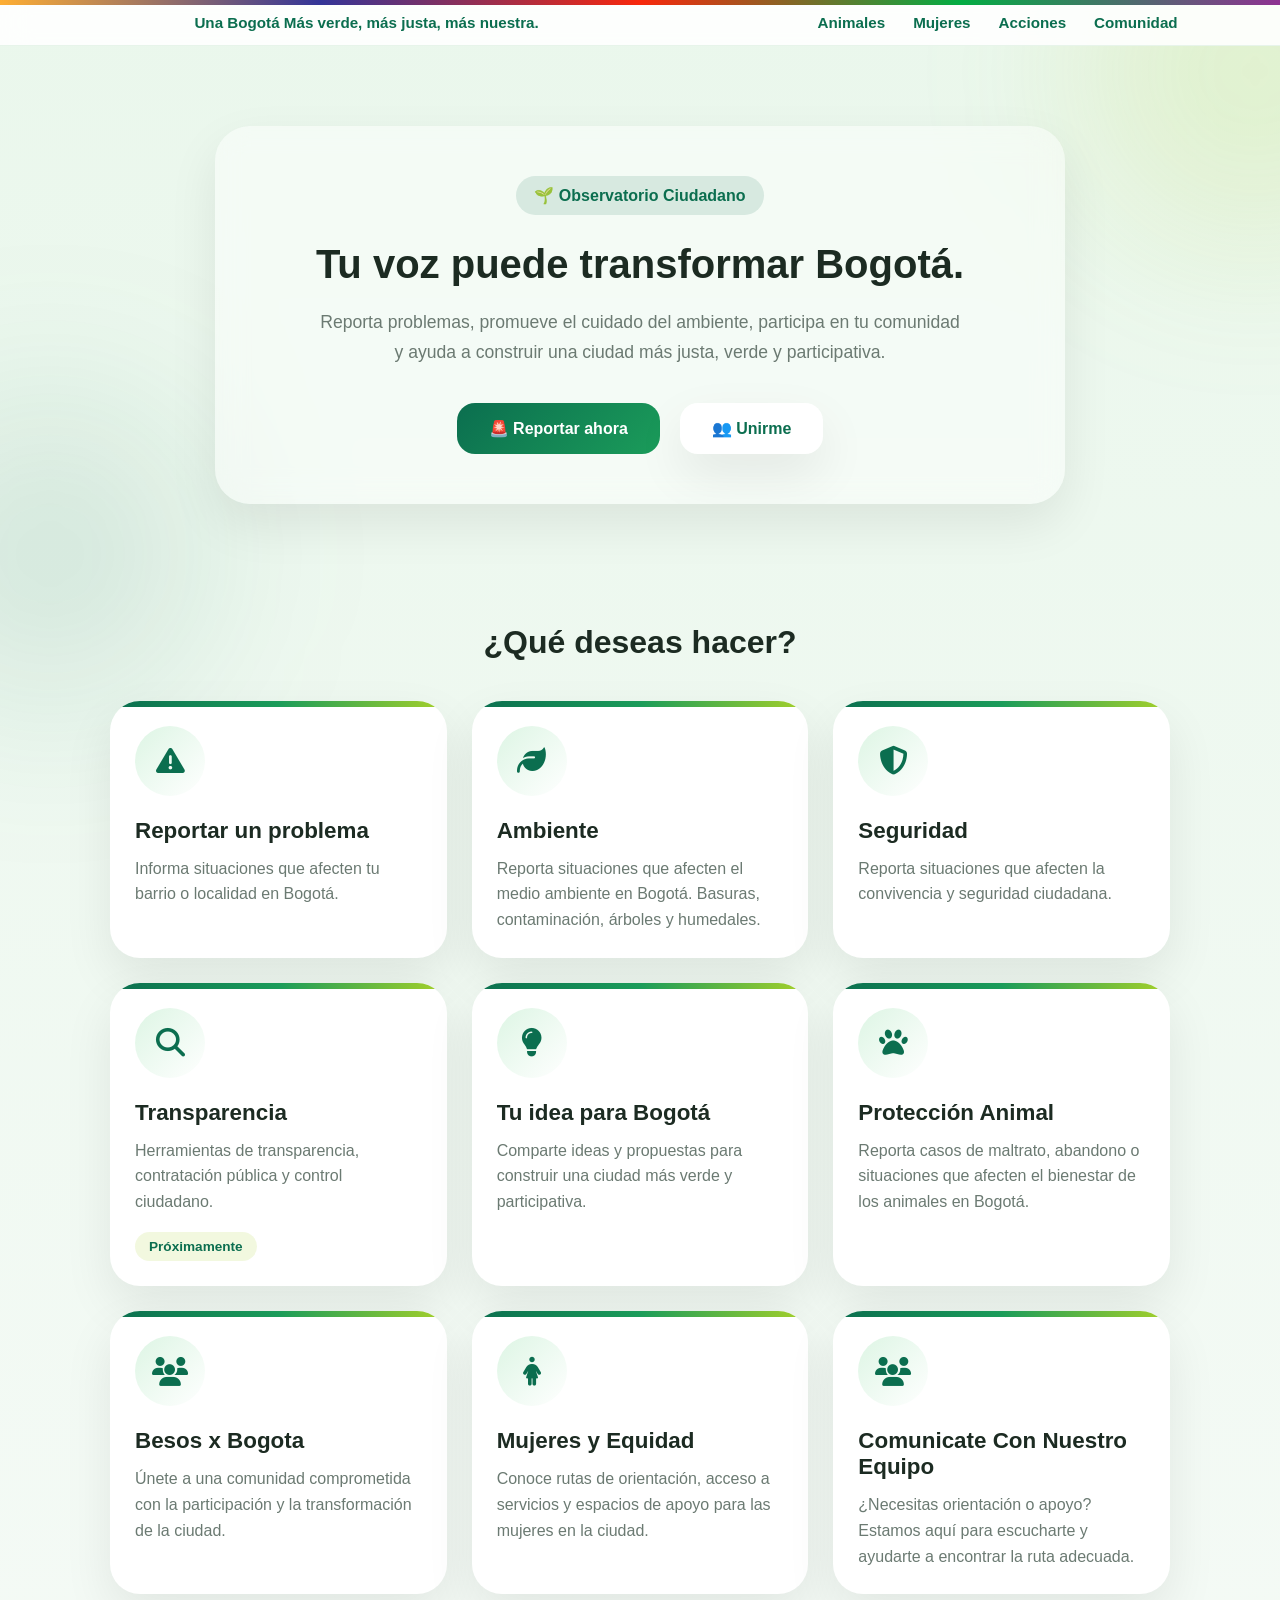
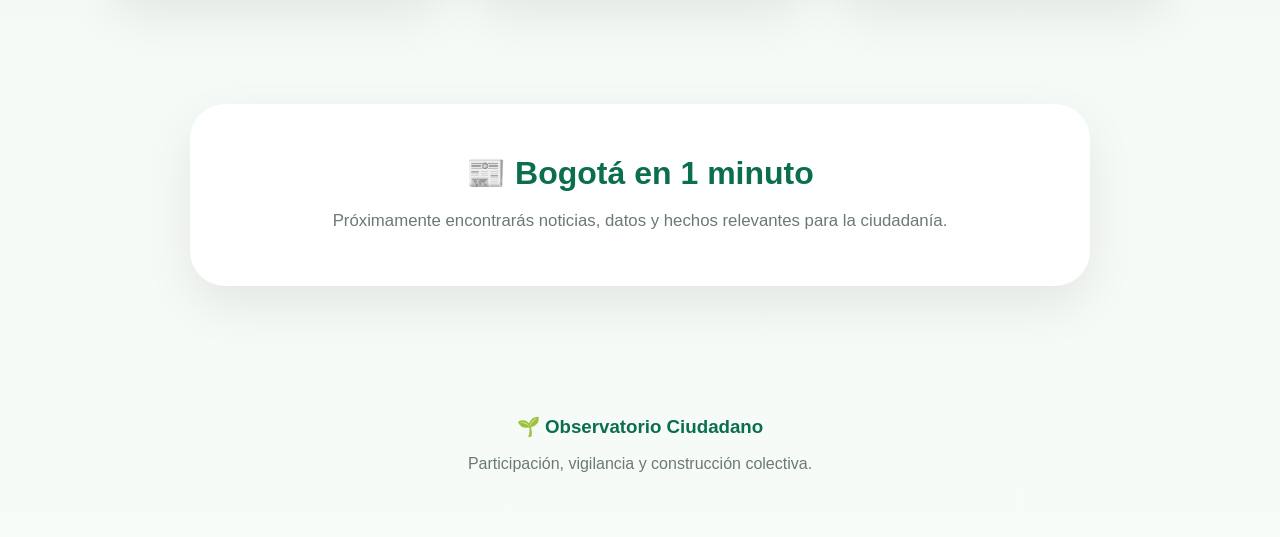
==== commit 1f965a46: "updatefavicon" ====
--- a/index.html
+++ b/index.html
@@ -14,9 +14,8 @@
   </title>
 
   <link rel="stylesheet" href="css/style.css">
-
+  <link rel="shortcut icon" href="/img/icons/android-chrome-512x512.png" type="image/x-icon">
   <link rel="stylesheet" href="https://cdnjs.cloudflare.com/ajax/libs/font-awesome/6.7.2/css/all.min.css" />
-  <link rel="shortcut icon" href="/img/logo-removebg-preview.png" type="image/x-icon">
 </head>
 
 <body>
--- a/css/style.css
+++ b/css/style.css
@@ -1605,7 +1605,7 @@
 
   display: flex;
 
-  flex-direction: column;
+  flex-direction:column;
 
   gap: 12px;
 }
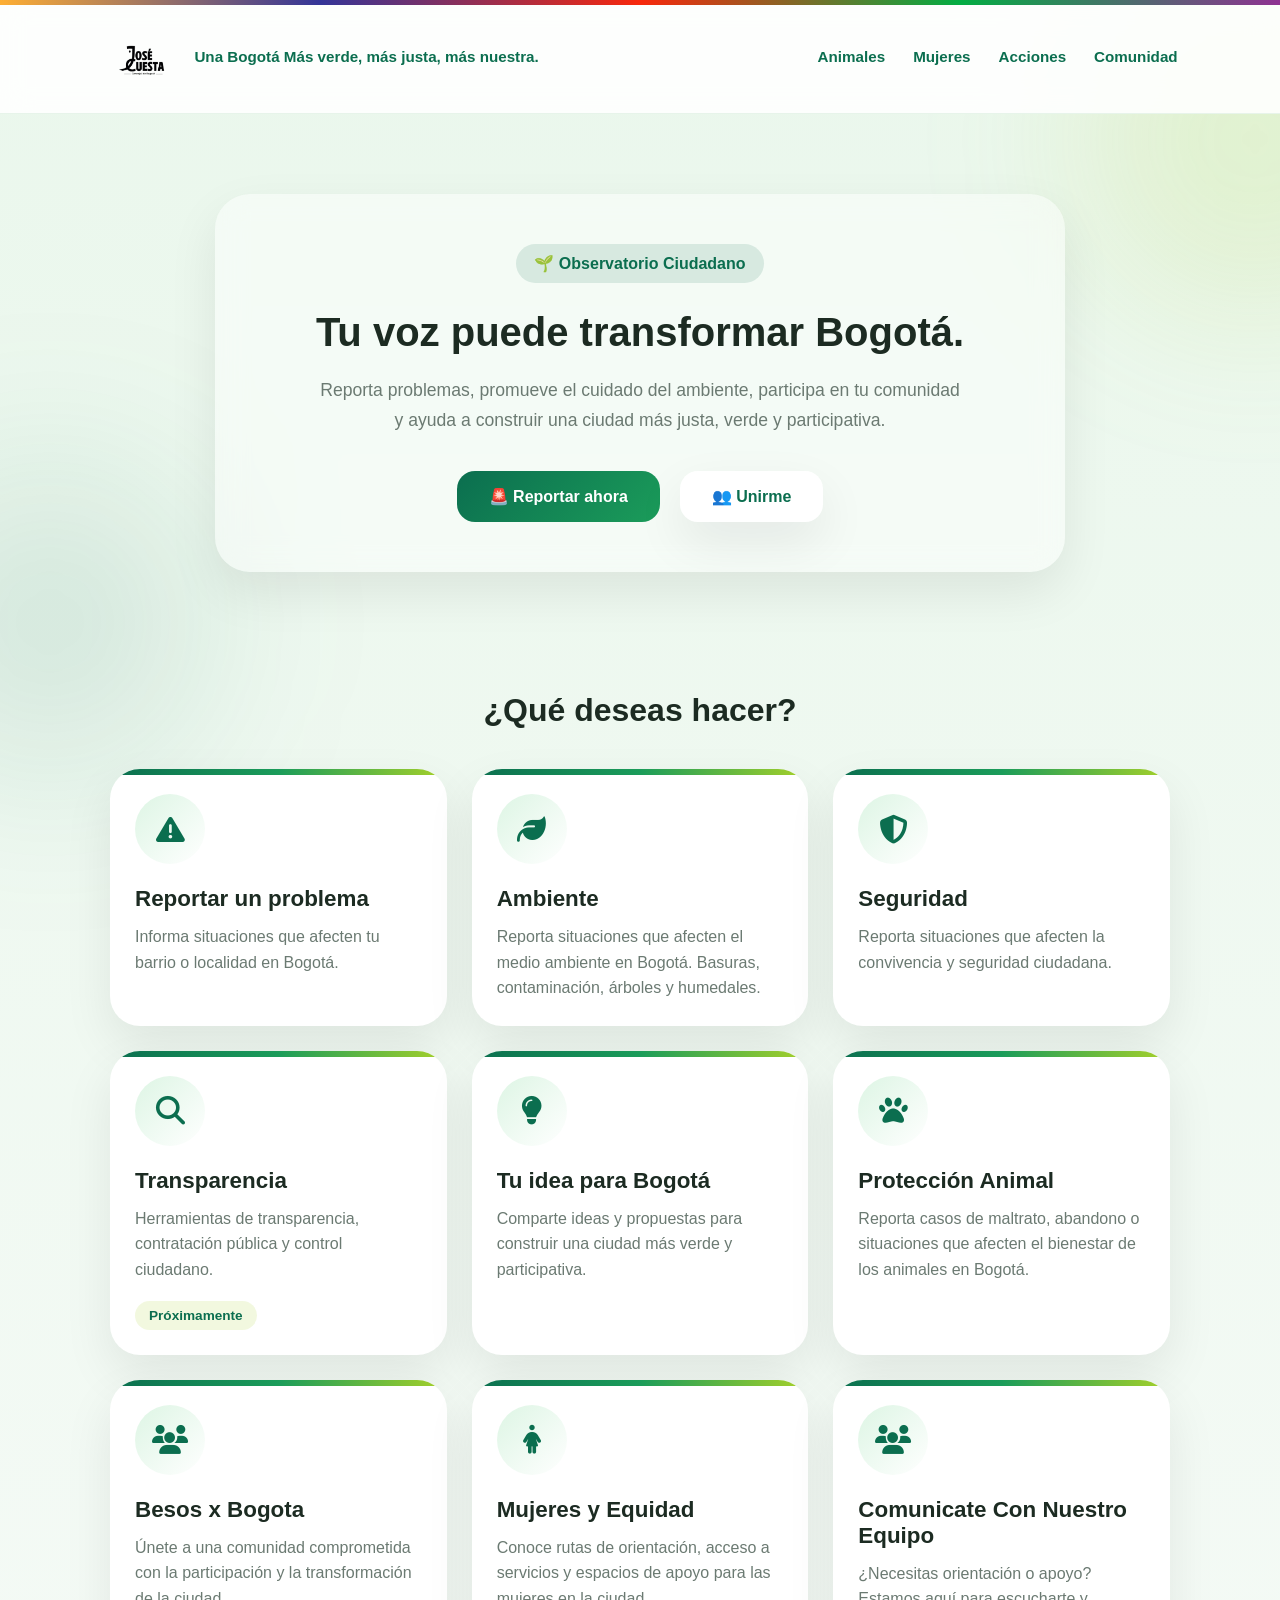
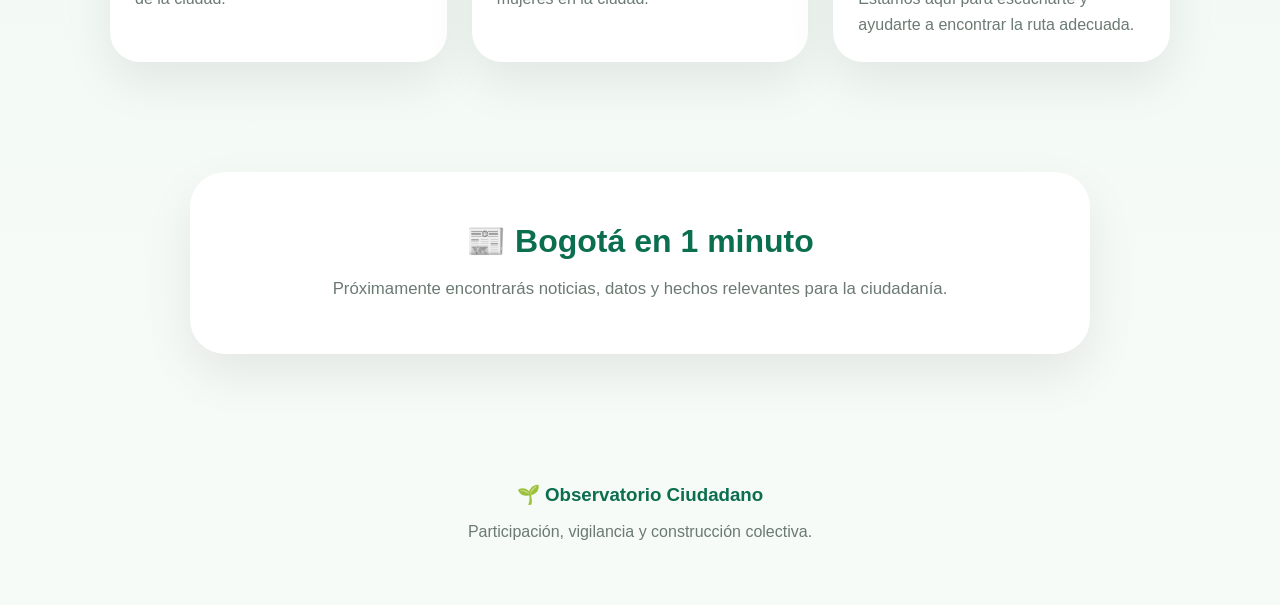
==== commit 60117697: "updatefavicon0.1" ====
--- a/index.html
+++ b/index.html
@@ -12,9 +12,8 @@
     Observatorio Ciudadano
 
   </title>
-
   <link rel="stylesheet" href="css/style.css">
-  <link rel="shortcut icon" href="/img/icons/android-chrome-512x512.png" type="image/x-icon">
+  <link rel="shortcut icon" href="img/icons/android-chrome-512x512.png" type="image/x-icon">
   <link rel="stylesheet" href="https://cdnjs.cloudflare.com/ajax/libs/font-awesome/6.7.2/css/all.min.css" />
 </head>
 
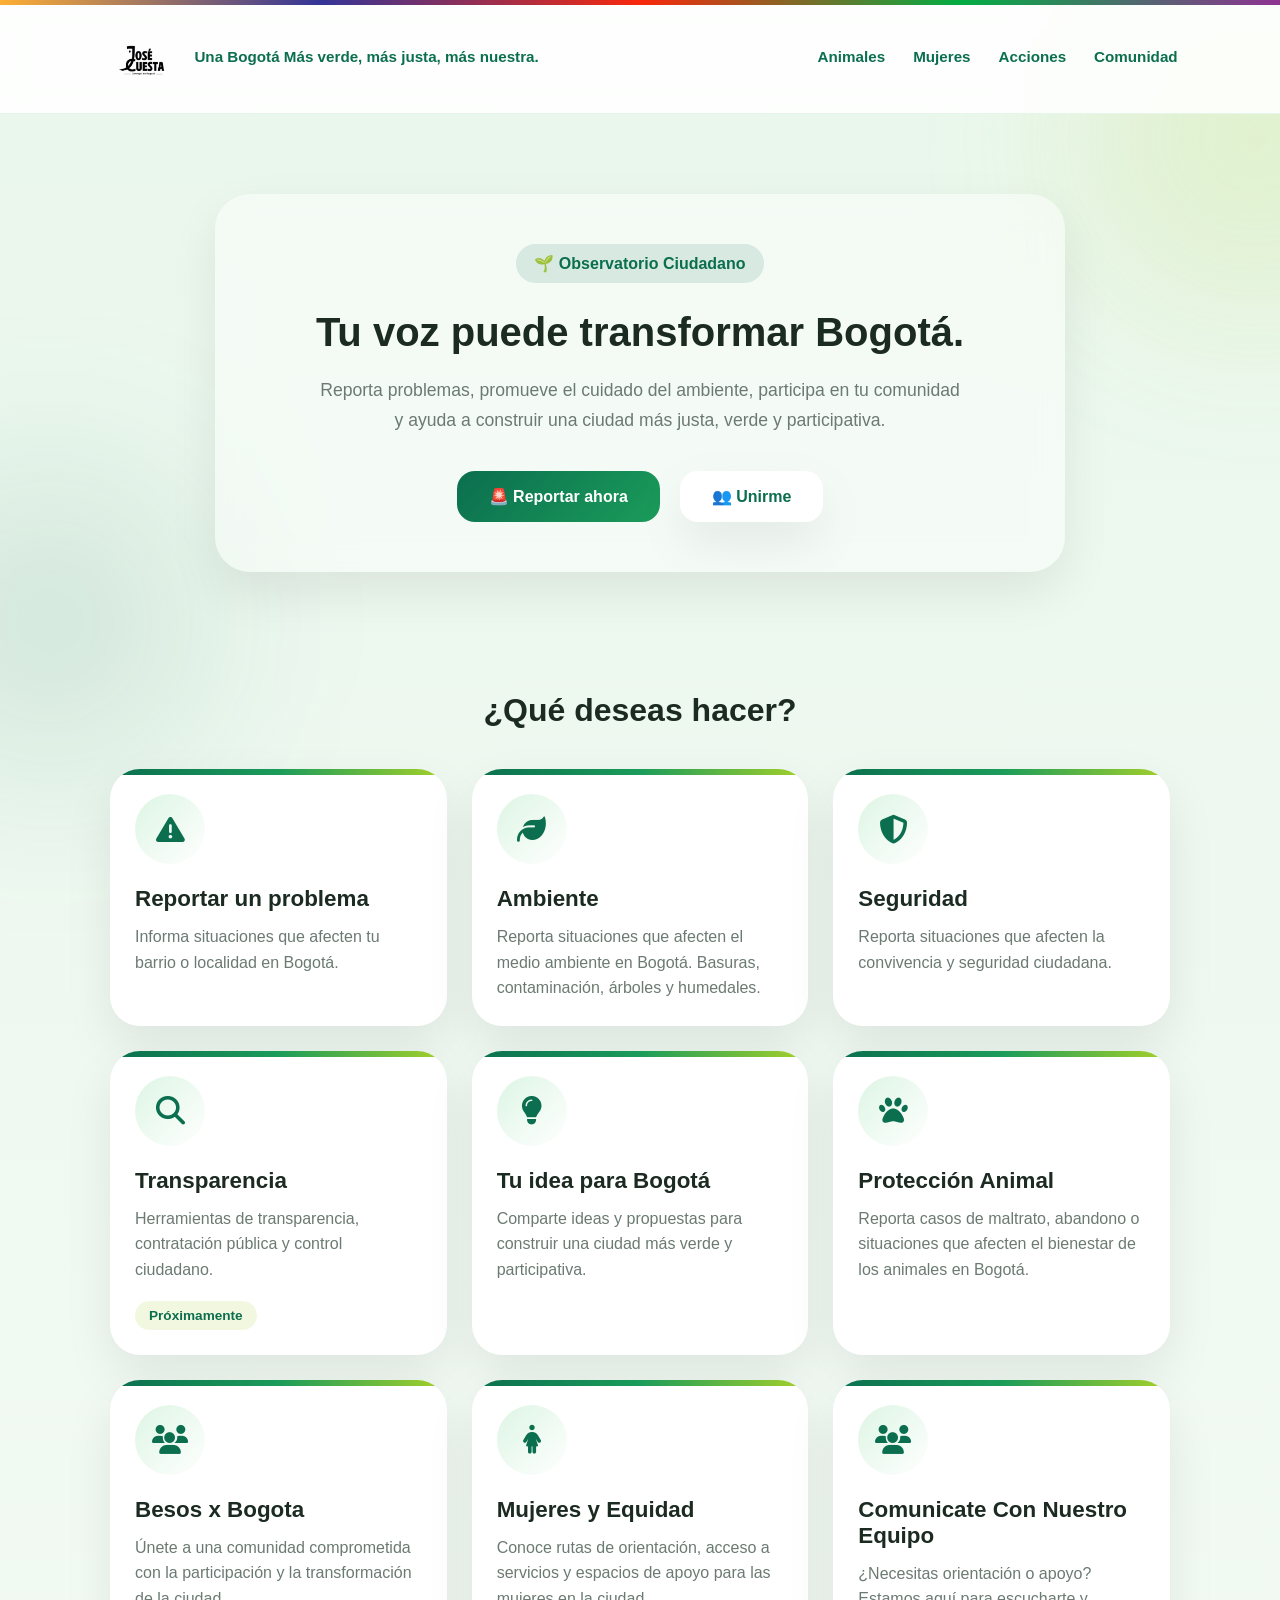
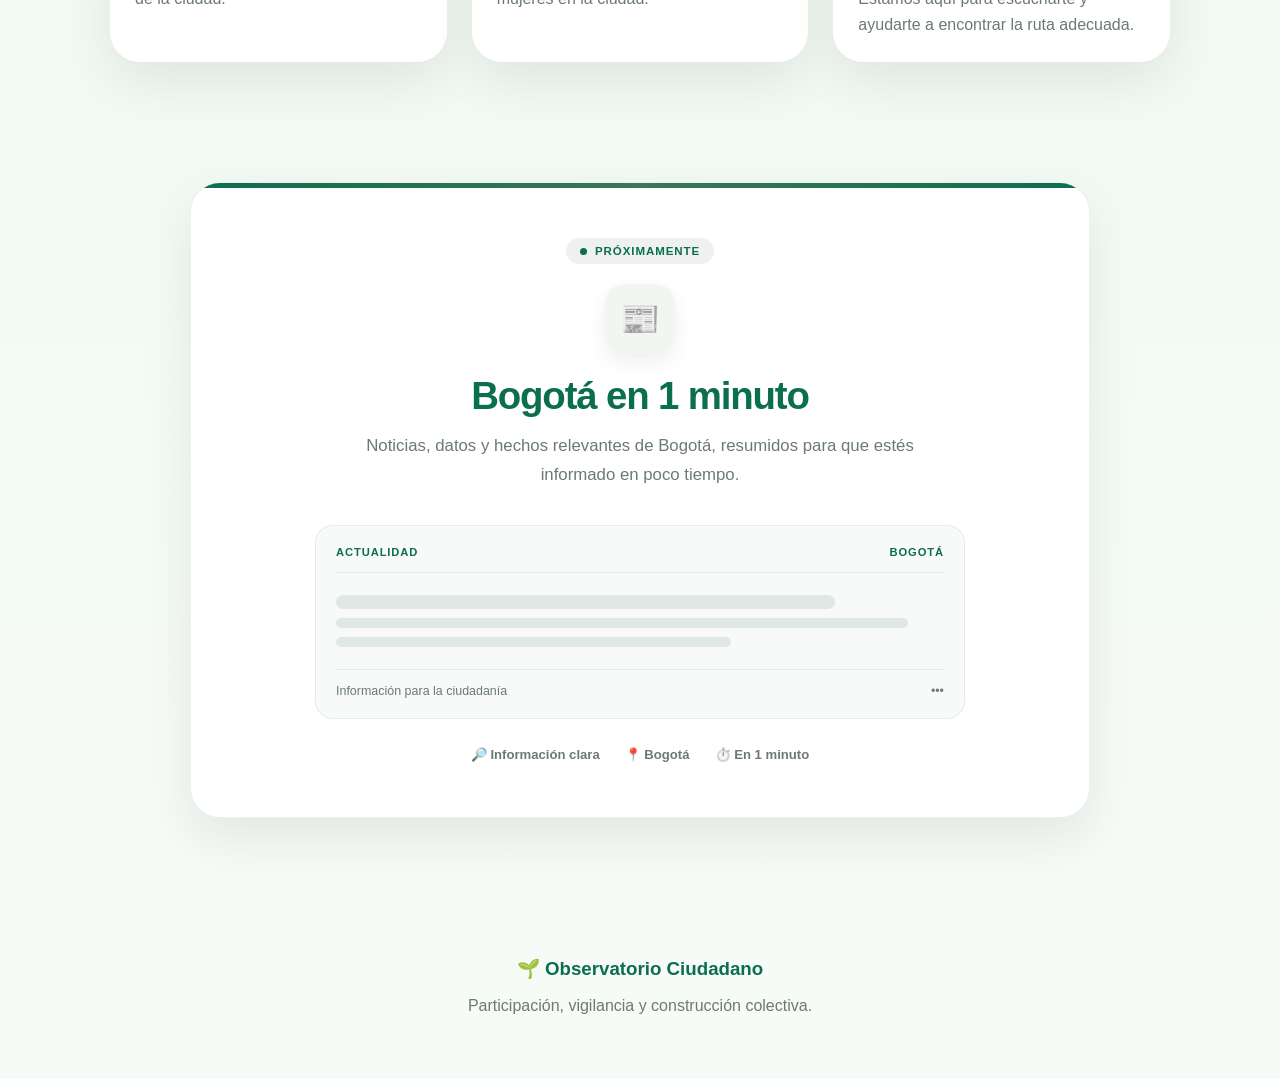
==== commit 92f4d8a2: "v.4" ====
--- a/index.html
+++ b/index.html
@@ -395,20 +395,49 @@
 
   <section class="future-section">
 
-    <h2>
-
-      📰 Bogotá en 1 minuto
-
-    </h2>
-
-    <p>
-
-      Próximamente encontrarás noticias,
-      datos y hechos relevantes para la ciudadanía.
-
-    </p>
-
-  </section>
+  <div class="future-badge">
+    <span></span>
+    PRÓXIMAMENTE
+  </div>
+
+  <div class="future-icon">
+    📰
+  </div>
+
+  <h2>Bogotá en 1 minuto</h2>
+
+  <p class="future-description">
+    Noticias, datos y hechos relevantes de Bogotá,
+    resumidos para que estés informado en poco tiempo.
+  </p>
+
+  <div class="future-preview">
+
+    <div class="preview-header">
+      <span>ACTUALIDAD</span>
+      <span>BOGOTÁ</span>
+    </div>
+
+    <div class="preview-lines">
+      <span></span>
+      <span></span>
+      <span></span>
+    </div>
+
+    <div class="preview-footer">
+      <span>Información para la ciudadanía</span>
+      <span>•••</span>
+    </div>
+
+  </div>
+
+  <div class="future-footer">
+    <span>🔎 Información clara</span>
+    <span>📍 Bogotá</span>
+    <span>⏱️ En 1 minuto</span>
+  </div>
+
+</section>
 
 
 
--- a/css/style.css
+++ b/css/style.css
@@ -884,75 +884,284 @@
 
 
 
-/*=====================
-
-BOGOTA EN 1 MINUTO
-
-======================*/
-
-
-
-.future-section{
-
-max-width:900px;
-
-margin:
-
-70px auto;
-
-padding:
-
-50px;
-
-text-align:center;
-
-background:white;
-
-border-radius:
-
-35px;
-
-box-shadow:
-
-var(--shadow);
-
-}
-
-
-
-.future-section h2{
-
-color:
-
-var(--primary);
-
-font-size:
-
-2rem;
-
-margin-bottom:
-
-15px;
-
-}
-
-
-
-.future-section p{
-
-color:
-
-var(--muted);
-
-font-size:
-
-1.05rem;
-
-line-height:
-
-1.7;
-
-}
+/* =========================================
+   BOGOTÁ EN 1 MINUTO
+========================================= */
+
+.future-section {
+  position: relative;
+  max-width: 900px;
+  margin: 80px auto;
+  padding: 55px 50px;
+  text-align: center;
+
+  background: #ffffff;
+  border: 1px solid rgba(20, 61, 42, 0.08);
+  border-radius: 30px;
+
+  box-shadow: var(--shadow);
+
+  overflow: hidden;
+}
+
+
+/* Detalle decorativo superior */
+
+.future-section::before {
+  content: "";
+  position: absolute;
+
+  top: 0;
+  left: 0;
+  right: 0;
+
+  height: 5px;
+
+  background: linear-gradient(
+    90deg,
+    var(--primary),
+    #3c7658,
+    var(--primary)
+  );
+}
+
+
+/* =========================================
+   BADGE
+========================================= */
+
+.future-badge {
+  display: inline-flex;
+  align-items: center;
+  gap: 8px;
+
+  margin-bottom: 20px;
+  padding: 7px 14px;
+
+  border-radius: 999px;
+
+  background: rgba(20, 61, 42, 0.07);
+
+  color: var(--primary);
+
+  font-size: 0.72rem;
+  font-weight: 700;
+  letter-spacing: 0.08em;
+}
+
+.future-badge span {
+  width: 7px;
+  height: 7px;
+
+  border-radius: 50%;
+
+  background: var(--primary);
+}
+
+
+/* =========================================
+   ICONO
+========================================= */
+
+.future-icon {
+  display: flex;
+  align-items: center;
+  justify-content: center;
+
+  width: 70px;
+  height: 70px;
+
+  margin: 0 auto 20px;
+
+  border-radius: 20px;
+
+  background: #f1f6f3;
+
+  font-size: 2rem;
+
+  box-shadow: 0 8px 20px rgba(20, 61, 42, 0.08);
+}
+
+
+/* =========================================
+   TITULO
+========================================= */
+
+.future-section h2 {
+  margin: 0 0 14px;
+
+  color: var(--primary);
+
+  font-size: clamp(1.8rem, 4vw, 2.4rem);
+  font-weight: 800;
+
+  letter-spacing: -0.03em;
+}
+
+
+/* =========================================
+   DESCRIPCION
+========================================= */
+
+.future-description {
+  max-width: 620px;
+
+  margin: 0 auto;
+
+  color: var(--muted);
+
+  font-size: 1.05rem;
+  line-height: 1.7;
+}
+
+
+/* =========================================
+   PREVIEW DE NOTICIA
+========================================= */
+
+.future-preview {
+  max-width: 650px;
+
+  margin: 35px auto 0;
+  padding: 20px;
+
+  text-align: left;
+
+  background: #f8faf9;
+
+  border: 1px solid rgba(20, 61, 42, 0.08);
+  border-radius: 18px;
+}
+
+
+/* Cabecera */
+
+.preview-header {
+  display: flex;
+  justify-content: space-between;
+  align-items: center;
+
+  padding-bottom: 14px;
+
+  border-bottom: 1px solid rgba(20, 61, 42, 0.08);
+
+  color: var(--primary);
+
+  font-size: 0.7rem;
+  font-weight: 800;
+  letter-spacing: 0.08em;
+}
+
+
+/* Líneas simuladas */
+
+.preview-lines {
+  display: flex;
+  flex-direction: column;
+  gap: 9px;
+
+  padding: 22px 0;
+}
+
+.preview-lines span {
+  display: block;
+
+  height: 10px;
+
+  border-radius: 10px;
+
+  background: #dfe8e3;
+}
+
+.preview-lines span:first-child {
+  width: 82%;
+  height: 14px;
+}
+
+.preview-lines span:nth-child(2) {
+  width: 94%;
+}
+
+.preview-lines span:nth-child(3) {
+  width: 65%;
+}
+
+
+/* Footer preview */
+
+.preview-footer {
+  display: flex;
+  justify-content: space-between;
+  align-items: center;
+
+  padding-top: 14px;
+
+  border-top: 1px solid rgba(20, 61, 42, 0.08);
+
+  color: var(--muted);
+
+  font-size: 0.78rem;
+}
+
+
+/* =========================================
+   CARACTERISTICAS
+========================================= */
+
+.future-footer {
+  display: flex;
+  justify-content: center;
+  flex-wrap: wrap;
+  gap: 12px 25px;
+
+  margin-top: 28px;
+
+  color: var(--muted);
+
+  font-size: 0.82rem;
+  font-weight: 600;
+}
+
+
+/* =========================================
+   RESPONSIVE
+========================================= */
+
+@media (max-width: 700px) {
+
+  .future-section {
+    margin: 50px 16px;
+    padding: 40px 22px;
+
+    border-radius: 24px;
+  }
+
+  .future-icon {
+    width: 60px;
+    height: 60px;
+
+    font-size: 1.7rem;
+  }
+
+  .future-section h2 {
+    font-size: 1.8rem;
+  }
+
+  .future-description {
+    font-size: 0.95rem;
+  }
+
+  .future-preview {
+    padding: 16px;
+  }
+
+  .future-footer {
+    flex-direction: column;
+    gap: 8px;
+  }
+
+}
+
 
 
 
